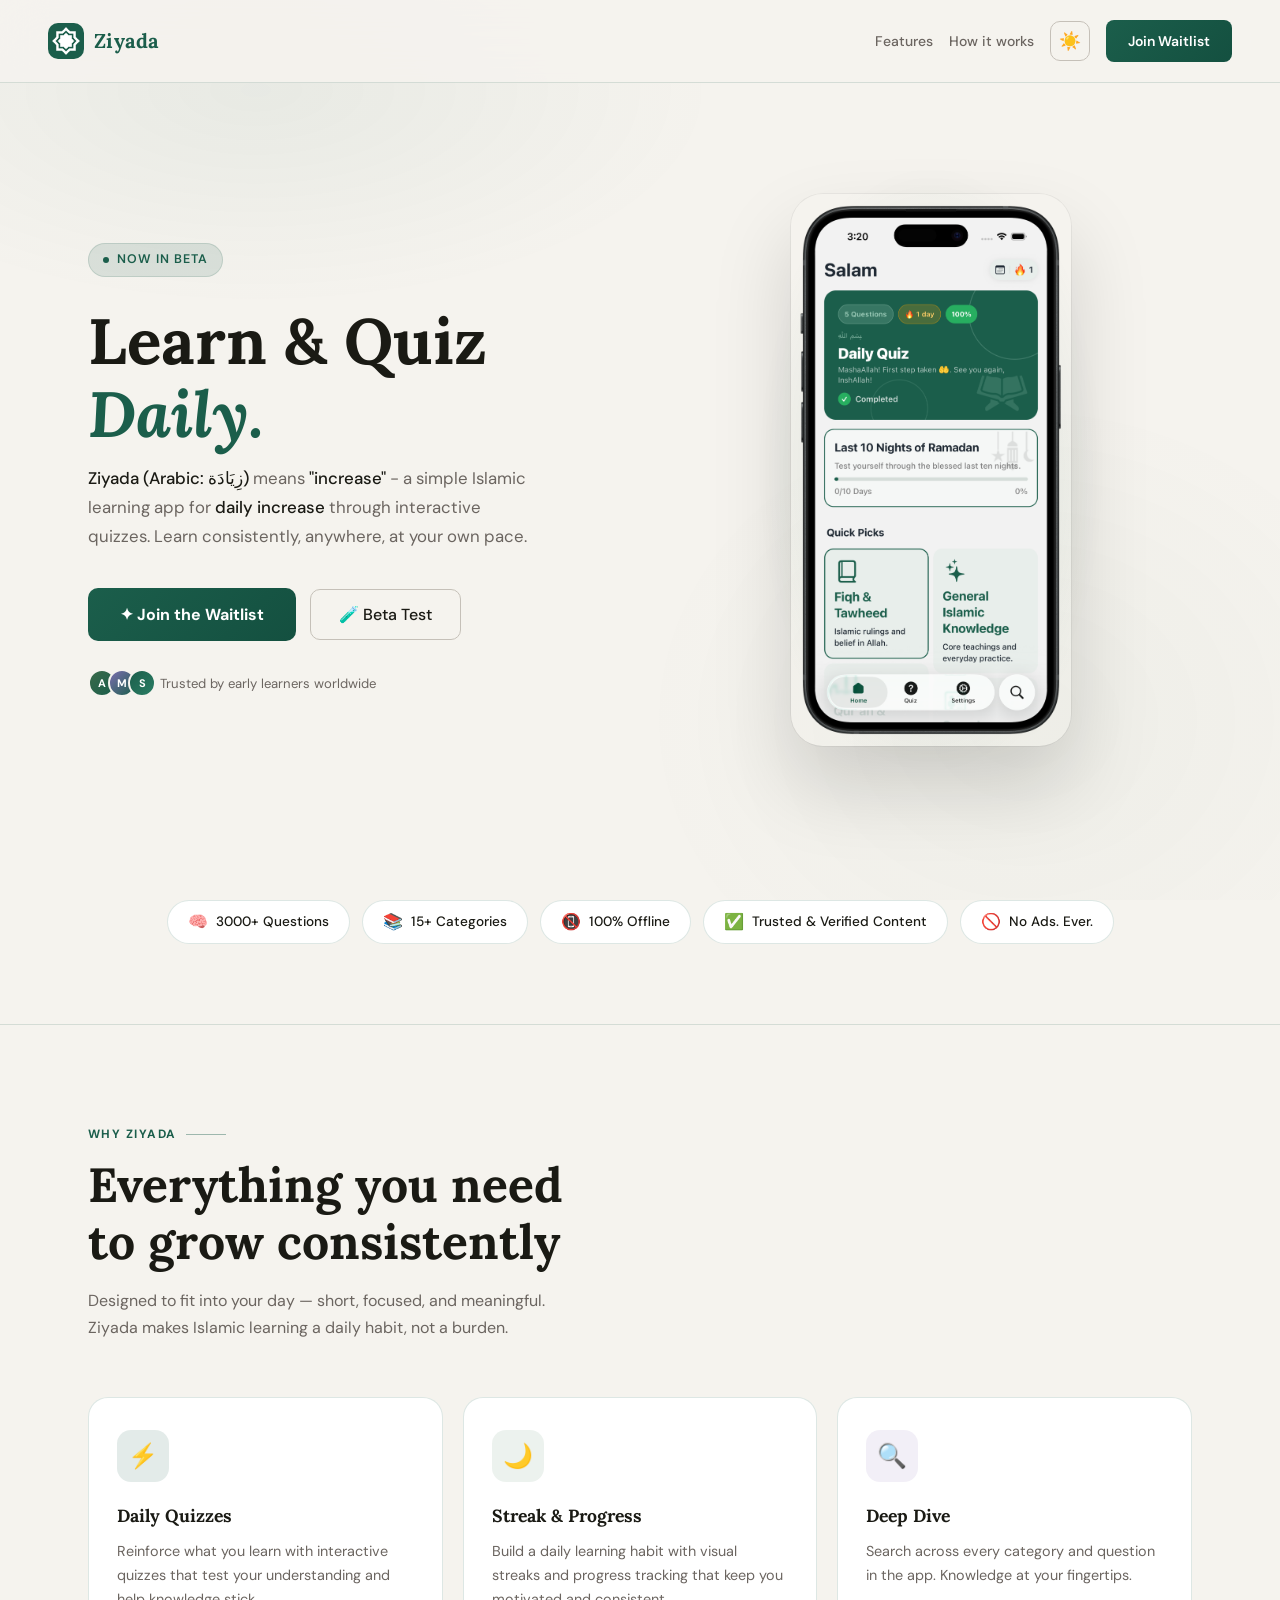
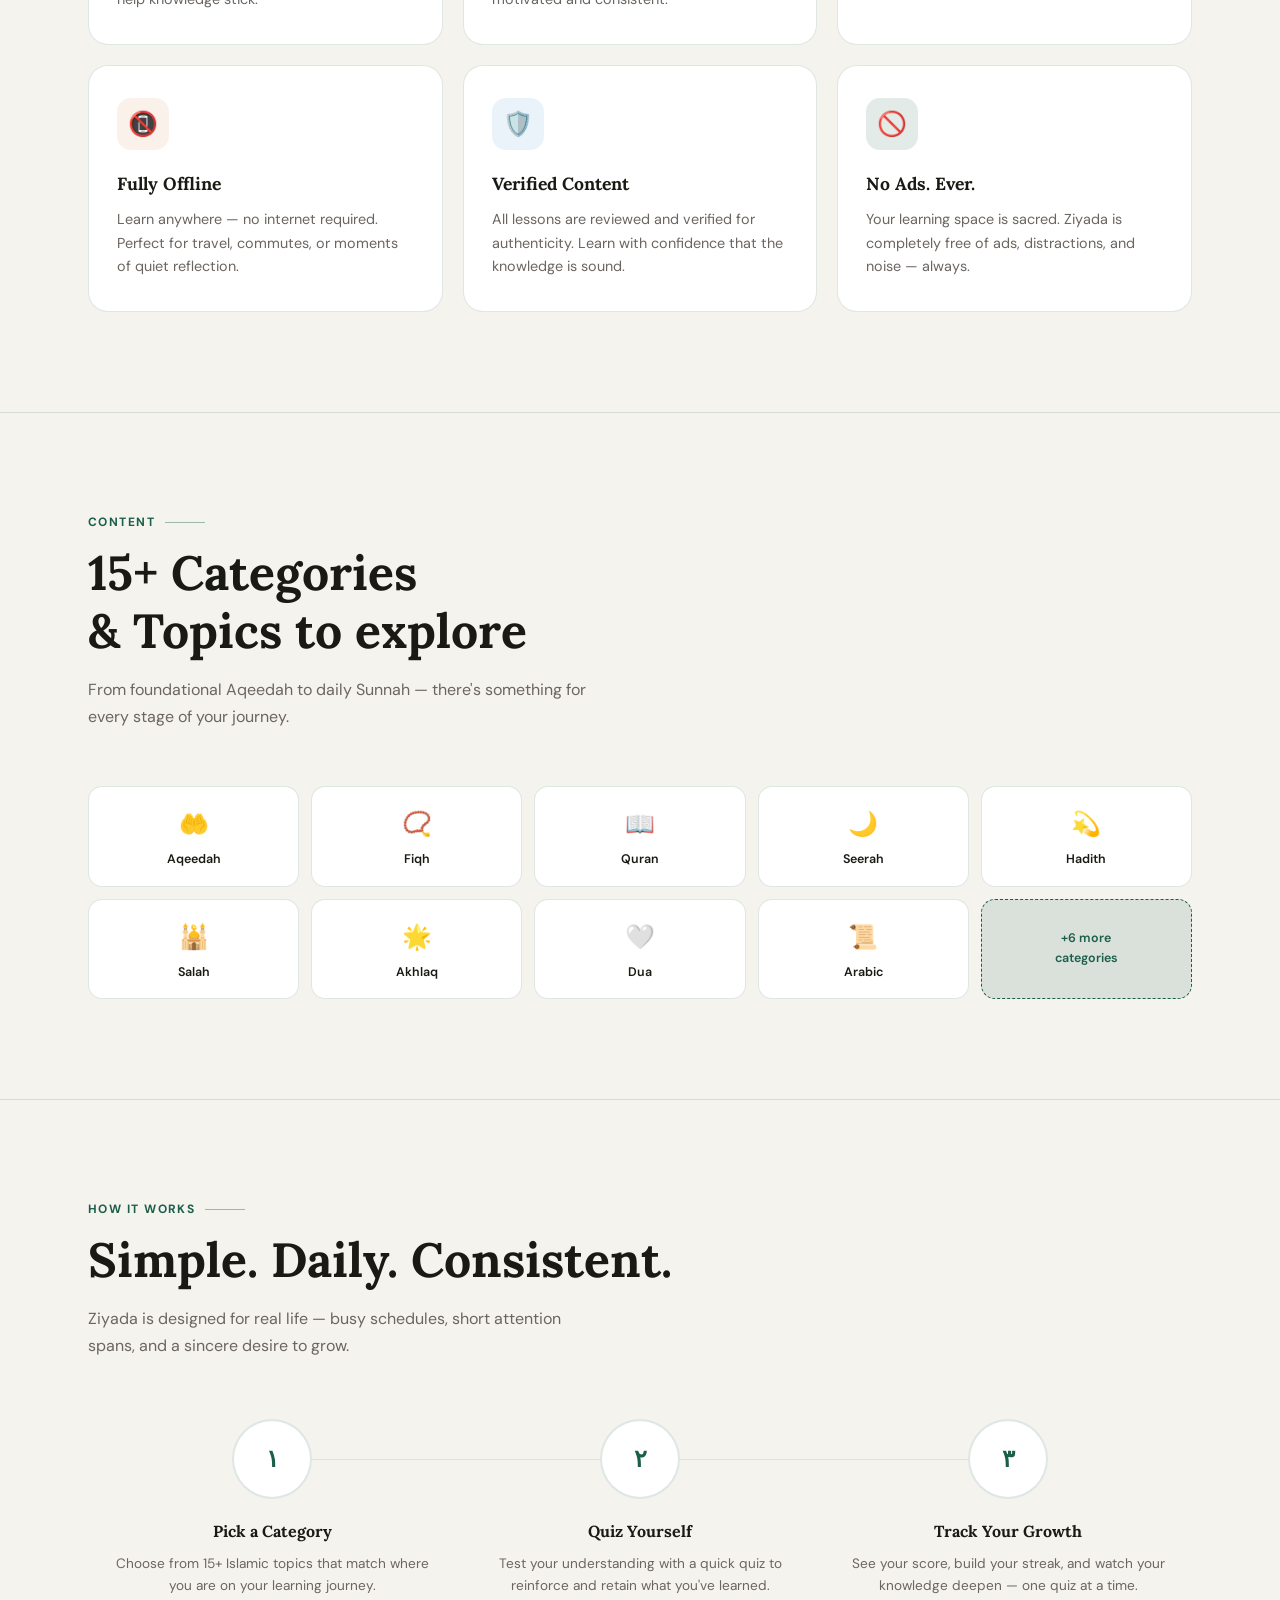
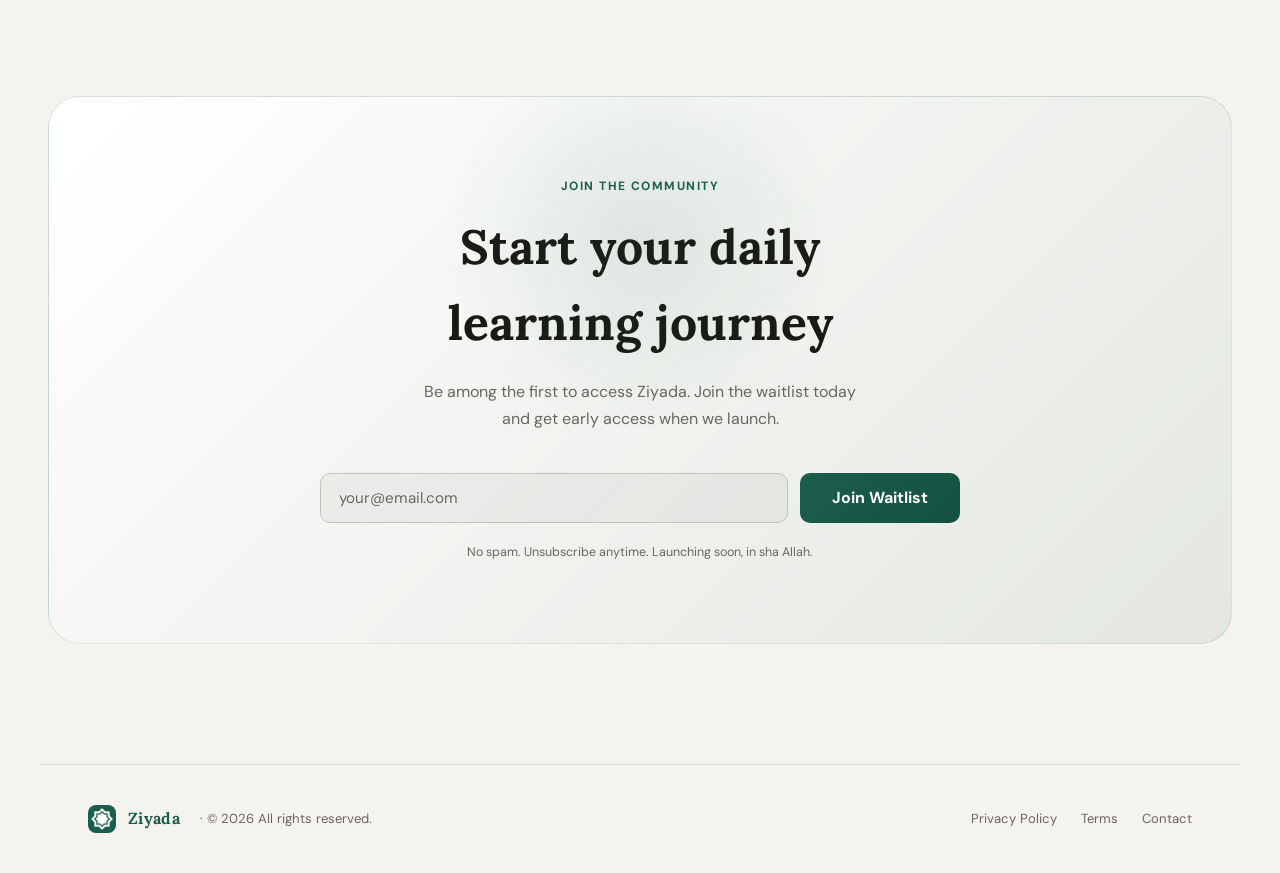
==== index.html @ c74511de "modify beta submission message" ====
<!DOCTYPE html>
<html lang="en">
<head>
<meta charset="UTF-8">
<meta name="viewport" content="width=device-width, initial-scale=1.0">
<title>Ziyada – Learn & Quiz Daily</title>
<link rel="preconnect" href="https://fonts.googleapis.com">
<link href="https://fonts.googleapis.com/css2?family=Lora:ital,wght@0,400;0,600;0,700;1,400&family=DM+Sans:wght@300;400;500;600&display=swap" rel="stylesheet">
<link rel="stylesheet" href="css/styles.css">
<link rel="stylesheet" href="css/ziyada.css">
</head>
<body>

<!-- NAV -->
<nav>
  <a class="nav-logo" href="#">
    <div class="logo-mark">
      <img src="images/icon-dark.png" alt="Ziyada" class="icon-dark" />
      <img src="images/icon-light.png" alt="Ziyada" class="icon-light" />
    </div>
    <span class="logo-text">Ziyada</span>
  </a>
  <div class="nav-cta">
    <a class="btn-ghost" href="#features">Features</a>
    <a class="btn-ghost" href="#how">How it works</a>
    <button class="theme-toggle" id="themeToggle" aria-label="Toggle theme">🌙</button>
    <a class="btn-gold" href="#waitlist">Join Waitlist</a>
  </div>
</nav>

<!-- HERO -->
<div class="hero">
  <div class="hero-content">
    <div class="hero-badge">
      <span class="dot"></span>
      Now in Beta
    </div>
    <h1 class="hero-title">
      Learn &amp; Quiz<br>
      <em>Daily.</em>
    </h1>
    <p class="hero-desc">
      <strong>Ziyada (Arabic: زِيَادَة) </strong> means <strong>"increase"</strong> - a simple Islamic learning app for <strong>daily increase</strong> through interactive quizzes. Learn consistently, anywhere, at your own pace.
    </p>
    <div class="hero-actions">
      <a class="btn-primary" href="#waitlist">
        ✦ Join the Waitlist
      </a>
      <button class="btn-secondary" id="openBetaModal">
        🧪 Beta Test
      </button>
    </div>
    <div class="hero-trust">
      <div class="avatars">
        <div class="avatar">A</div>
        <div class="avatar">M</div>
        <div class="avatar">S</div>
      </div>
      <span>Trusted by early learners worldwide</span>
    </div>
  </div>

  <div class="hero-visual">
    <div class="phone-wrap">
      <img src="images/home-mockup-dark.png" alt="Ziyada app home screen (dark)" class="phone-screenshot dark-img" />
      <img src="images/home-mockup-light.png" alt="Ziyada app home screen (light)" class="phone-screenshot light-img" />
    </div>
  </div>
</div>

<!-- TRUST PILLS -->
<div class="trust-bar">
  <div class="trust-pill"><span class="icon">🧠</span> 3000+ Questions</div>
  <div class="trust-pill"><span class="icon">📚</span> 15+ Categories</div>
  <div class="trust-pill"><span class="icon">📵</span> 100% Offline</div>
  <div class="trust-pill"><span class="icon">✅</span> Trusted &amp; Verified Content</div>
  <div class="trust-pill"><span class="icon">🚫</span> No Ads. Ever.</div>
</div>

<div class="divider"></div>

<!-- FEATURES -->
<section class="section" id="features">
  <div class="section-label">Why Ziyada</div>
  <h2 class="section-title">Everything you need<br>to grow consistently</h2>
  <p class="section-desc">Designed to fit into your day — short, focused, and meaningful. Ziyada makes Islamic learning a daily habit, not a burden.</p>

  <div class="features-grid">
    <!-- <div class="feat-card">
      <div class="feat-icon">📖</div>
      <div class="feat-title">Short Daily Lessons</div>
      <p class="feat-desc">Bite-sized lessons from verified Islamic scholars. Learn in 5 minutes or go deep — you choose the pace.</p>
    </div> -->
    <div class="feat-card">
      <div class="feat-icon">⚡</div>
      <div class="feat-title">Daily Quizzes</div>
      <p class="feat-desc">Reinforce what you learn with interactive quizzes that test your understanding and help knowledge stick.</p>
    </div>
    <div class="feat-card">
      <div class="feat-icon">🌙</div>
      <div class="feat-title">Streak & Progress</div>
      <p class="feat-desc">Build a daily learning habit with visual streaks and progress tracking that keep you motivated and consistent.</p>
    </div>
    <div class="feat-card">
      <div class="feat-icon">🔍</div>
      <div class="feat-title">Deep Dive</div>
      <p class="feat-desc">Search across every category and question in the app. Knowledge at your fingertips.</p>
    </div>
    <div class="feat-card">
      <div class="feat-icon">📵</div>
      <div class="feat-title">Fully Offline</div>
      <p class="feat-desc">Learn anywhere — no internet required. Perfect for travel, commutes, or moments of quiet reflection.</p>
    </div>
    <div class="feat-card">
      <div class="feat-icon">🛡️</div>
      <div class="feat-title">Verified Content</div>
      <p class="feat-desc">All lessons are reviewed and verified for authenticity. Learn with confidence that the knowledge is sound.</p>
    </div>
    <div class="feat-card">
      <div class="feat-icon">🚫</div>
      <div class="feat-title">No Ads. Ever.</div>
      <p class="feat-desc">Your learning space is sacred. Ziyada is completely free of ads, distractions, and noise — always.</p>
    </div>
  </div>
</section>

<div class="divider"></div>

<!-- CATEGORIES -->
<section class="section">
  <div class="section-label">Content</div>
  <h2 class="section-title">15+ Categories <br> & Topics to explore</h2>
  <p class="section-desc">From foundational Aqeedah to daily Sunnah — there's something for every stage of your journey.</p>

  <div class="cats-wrap">
    <div class="cat-item"><div class="cat-emoji">🤲</div><div class="cat-name">Aqeedah</div></div>
    <div class="cat-item"><div class="cat-emoji">📿</div><div class="cat-name">Fiqh</div></div>
    <div class="cat-item"><div class="cat-emoji">📖</div><div class="cat-name">Quran</div></div>
    <div class="cat-item"><div class="cat-emoji">🌙</div><div class="cat-name">Seerah</div></div>
    <div class="cat-item"><div class="cat-emoji">💫</div><div class="cat-name">Hadith</div></div>
    <div class="cat-item"><div class="cat-emoji">🕌</div><div class="cat-name">Salah</div></div>
    <div class="cat-item"><div class="cat-emoji">🌟</div><div class="cat-name">Akhlaq</div></div>
    <div class="cat-item"><div class="cat-emoji">🤍</div><div class="cat-name">Dua</div></div>
    <div class="cat-item"><div class="cat-emoji">📜</div><div class="cat-name">Arabic</div></div>
    <div class="cats-more">+6 more<br>categories</div>
  </div>
</section>

<div class="divider"></div>

<!-- HOW IT WORKS -->
<section class="section" id="how">
  <div class="section-label">How it works</div>
  <h2 class="section-title">Simple. Daily. Consistent.</h2>
  <p class="section-desc">Ziyada is designed for real life — busy schedules, short attention spans, and a sincere desire to grow.</p>

  <div class="steps">
    <div class="step">
      <div class="step-num">١</div>
      <div class="step-title">Pick a Category</div>
      <p class="step-desc">Choose from 15+ Islamic topics that match where you are on your learning journey.</p>
    </div>
    <!-- <div class="step">
      <div class="step-num">٢</div>
      <div class="step-title">Learn in Minutes</div>
      <p class="step-desc">Read a short, focused lesson crafted from verified sources. No fluff, just pure knowledge.</p>
    </div> -->
    <div class="step">
      <div class="step-num">٢</div>
      <div class="step-title">Quiz Yourself</div>
      <p class="step-desc">Test your understanding with a quick quiz to reinforce and retain what you've learned.</p>
    </div>
    <div class="step">
      <div class="step-num">٣</div>
      <div class="step-title">Track Your Growth</div>
      <p class="step-desc">See your score, build your streak, and watch your knowledge deepen — one quiz at a time.</p>
    </div>
  </div>
</section>

<!-- WAITLIST -->
<div class="waitlist-section" id="waitlist">
  <div class="waitlist-card">
    <div class="section-label">Join the Community</div>
    <h2 class="waitlist-title">Start your daily<br>learning journey</h2>
    <p class="waitlist-desc">Be among the first to access Ziyada. Join the waitlist today and get early access when we launch.</p>

    <form class="waitlist-form" id="waitlistForm" novalidate>
      <input class="waitlist-input" id="waitlistEmail" type="email" placeholder="your@email.com" autocomplete="email" />
      <button class="btn-primary" type="submit" id="waitlistBtn">Join Waitlist</button>
    </form>
    <p class="waitlist-note" id="waitlistNote">No spam. Unsubscribe anytime. Launching soon, in sha Allah.</p>
  </div>
</div>

<!-- BETA MODAL -->
<div class="modal-backdrop" id="betaModalBackdrop" aria-hidden="true">
  <div class="modal" id="betaModal" role="dialog" aria-modal="true" aria-labelledby="betaModalTitle">
    <button class="modal-close" id="closeBetaModal" aria-label="Close">✕</button>

    <div class="modal-header">
      <div class="modal-icon">🧪</div>
      <h2 class="modal-title" id="betaModalTitle">Join the Beta</h2>
      <p class="modal-subtitle">Get early access before the public launch.</p>
    </div>

    <div class="modal-perks">
      <div class="modal-perk"><span class="perk-icon">📲</span><span>TestFlight link sent directly to your inbox</span></div>
      <div class="modal-perk"><span class="perk-icon">💬</span><span>Shape the app with your early feedback</span></div>
      <div class="modal-perk"><span class="perk-icon">♾️</span><span>Free forever for beta testers</span></div>
    </div>

    <form id="betaForm" novalidate>
      <div class="modal-field">
        <label class="modal-label" for="betaEmail">Email address</label>
        <input class="waitlist-input" id="betaEmail" type="email" placeholder="your@email.com" autocomplete="email" />
      </div>
      <div class="modal-field">
        <label class="modal-label" for="betaWhy">Why do you want to beta test Ziyada?</label>
        <textarea class="waitlist-input modal-textarea" id="betaWhy" placeholder="Tell us why you want to join the beta..." rows="3"></textarea>
      </div>
      <button class="btn-primary modal-submit" type="submit" id="betaBtn">Send Me the TestFlight Link</button>
      <p class="waitlist-note" id="betaNote" style="margin-top:12px;">No spam. We'll only send you the TestFlight link.</p>
    </form>
  </div>
</div>

<!-- FOOTER -->
<footer>
  <div class="footer-left">
    <div class="logo-mark" style="width:28px;height:28px;border-radius:8px;">
      <img src="images/icon-dark.png" alt="Ziyada" class="icon-dark" />
      <img src="images/icon-light.png" alt="Ziyada" class="icon-light" />
    </div>
    <span class="logo-text" style="font-size:1rem;">Ziyada</span>
    <span class="footer-copy" style="margin-left:8px;">· © 2026 All rights reserved.</span>
  </div>
  <div class="footer-links">
    <a class="footer-link" href="privacy.html">Privacy Policy</a>
    <a class="footer-link" href="terms.html">Terms</a>
    <a class="footer-link" href="#">Contact</a>
  </div>
</footer>

<script>
  (function() {
    const form  = document.getElementById('waitlistForm');
    const input = document.getElementById('waitlistEmail');
    const btn   = document.getElementById('waitlistBtn');
    const note  = document.getElementById('waitlistNote');

    form.addEventListener('submit', async function(e) {
      e.preventDefault();

      const email = input.value.trim();
      if (!email || !/^[^\s@]+@[^\s@]+\.[^\s@]+$/.test(email)) {
        input.style.borderColor = '#C06040';
        setTimeout(() => input.style.borderColor = '', 1500);
        return;
      }

      // Loading state
      btn.textContent = 'Submitting…';
      btn.disabled = true;
      input.disabled = true;
      note.style.color = '';
      note.textContent = 'No spam. Unsubscribe anytime. Launching soon, in sha Allah.';

      try {
        const res = await fetch('https://formspree.io/f/xkoqpqkb', {
          method: 'POST',
          headers: { 'Accept': 'application/json', 'Content-Type': 'application/json' },
          body: JSON.stringify({ email })
        });

        if (res.ok) {
          // Success state
          btn.textContent = '✓ You\'re in!';
          btn.style.background = 'linear-gradient(135deg, #2A7D64, #1B5E4B)';
          input.value = '';
          input.placeholder = 'Jazakallah khair! 🌙';
          note.textContent = "You're on the list! We'll be in touch soon. 🌙";
        } else {
          throw new Error('server error');
        }
      } catch (_) {
        // Error state
        btn.textContent = 'Try Again';
        btn.disabled = false;
        btn.style.background = '';
        input.disabled = false;
        note.style.color = '#C06040';
        note.textContent = 'Something went wrong. Please try again.';
      }
    });
  })();

  // Beta modal
  (function() {
    const backdrop = document.getElementById('betaModalBackdrop');
    const form     = document.getElementById('betaForm');
    const emailIn  = document.getElementById('betaEmail');
    const whyIn    = document.getElementById('betaWhy');
    const btn      = document.getElementById('betaBtn');
    const note     = document.getElementById('betaNote');

    function openModal() {
      backdrop.classList.add('open');
      backdrop.setAttribute('aria-hidden', 'false');
      emailIn.focus();
    }
    function closeModal() {
      backdrop.classList.remove('open');
      backdrop.setAttribute('aria-hidden', 'true');
    }

    document.getElementById('openBetaModal').addEventListener('click', openModal);
    document.getElementById('closeBetaModal').addEventListener('click', closeModal);
    backdrop.addEventListener('click', function(e) { if (e.target === backdrop) closeModal(); });
    document.addEventListener('keydown', function(e) { if (e.key === 'Escape') closeModal(); });

    form.addEventListener('submit', async function(e) {
      e.preventDefault();
      const email = emailIn.value.trim();
      const why   = whyIn.value.trim();

      if (!email || !/^[^\s@]+@[^\s@]+\.[^\s@]+$/.test(email)) {
        emailIn.style.borderColor = '#C06040';
        setTimeout(() => emailIn.style.borderColor = '', 1500);
        return;
      }

      // Loading
      btn.textContent = 'Submitting…';
      btn.disabled = true;
      emailIn.disabled = true;
      whyIn.disabled = true;
      note.style.color = '';
      note.textContent = 'No spam. We\'ll only send you the TestFlight link.';

      try {
        const res = await fetch('https://formspree.io/f/xojkpkrj', {
          method: 'POST',
          headers: { 'Accept': 'application/json', 'Content-Type': 'application/json' },
          body: JSON.stringify({ email, message: why })
        });
        if (res.ok) {
          btn.textContent = '✓ You\'re in the beta!';
          btn.style.background = 'linear-gradient(135deg, #2A7D64, #1B5E4B)';
          emailIn.value = '';
          whyIn.value = '';
          note.textContent = 'You\'re in! The TestFlight link is on its way. 🌙';
        } else {
          throw new Error('server error');
        }
      } catch (_) {
        btn.textContent = 'Try Again';
        btn.disabled = false;
        btn.style.background = '';
        emailIn.disabled = false;
        whyIn.disabled = false;
        note.style.color = '#C06040';
        note.textContent = 'Something went wrong. Please try again.';
      }
    });
  })();

  // Theme toggle
  (function() {
    const html = document.documentElement;
    const toggle = document.getElementById('themeToggle');
    const stored = localStorage.getItem('ziyada-theme');

    function applyTheme(theme) {
      if (theme === 'light') {
        html.classList.add('light');
        toggle.textContent = '☀️';
      } else {
        html.classList.remove('light');
        toggle.textContent = '🌙';
      }
    }

    if (stored) {
      applyTheme(stored);
    } else if (window.matchMedia('(prefers-color-scheme: light)').matches) {
      applyTheme('light');
    }

    toggle.addEventListener('click', function() {
      const isLight = html.classList.contains('light');
      const next = isLight ? 'dark' : 'light';
      localStorage.setItem('ziyada-theme', next);
      applyTheme(next);
    });
  })();

  // Scroll reveal
  const observer = new IntersectionObserver((entries) => {
    entries.forEach(e => {
      if (e.isIntersecting) {
        e.target.style.opacity = '1';
        e.target.style.transform = 'translateY(0)';
      }
    });
  }, { threshold: 0.1 });

  document.querySelectorAll('.feat-card, .cat-item, .step').forEach(el => {
    el.style.opacity = '0';
    el.style.transform = 'translateY(24px)';
    el.style.transition = 'opacity 0.5s ease, transform 0.5s ease';
    observer.observe(el);
  });
</script>

</body>
</html>
---- css/styles.css ----
:root {
  --bg: #0D0D0A;
  --surface: #141410;
  --card: #1A1A14;
  --border: rgba(27, 94, 75, 0.2);
  --primary: #1B5E4B;
  --primary-light: #2A7D64;
  --primary-dim: rgba(27, 94, 75, 0.3);
  --accent: #D4AF60;
  --green: #4A7C5A;
  --green-light: #6BAF7A;
  --text: #F0EDE6;
  --muted: #8A8578;
  --subtle: #4A4840;
}

:root.light {
  --bg: #F5F3EE;
  --surface: #EDEAE4;
  --card: #FFFFFF;
  --border: rgba(27, 94, 75, 0.15);
  --primary: #1B5E4B;
  --primary-light: #2A7D64;
  --primary-dim: rgba(27, 94, 75, 0.12);
  --accent: #B8952A;
  --green: #3A6A4A;
  --green-light: #4A7C5A;
  --text: #1A1A14;
  --muted: #6B6560;
  --subtle: #C5C0B8;
}

*, *::before, *::after { box-sizing: border-box; margin: 0; padding: 0; }

html { scroll-behavior: smooth; }

body {
  background: var(--bg);
  color: var(--text);
  font-family: 'DM Sans', sans-serif;
  overflow-x: hidden;
  line-height: 1.6;
}

/* ── BACKGROUND TEXTURE ── */
body::before {
  content: '';
  position: fixed;
  inset: 0;
  background-image:
    radial-gradient(ellipse 60% 40% at 20% 10%, rgba(27,94,75,0.08) 0%, transparent 60%),
    radial-gradient(ellipse 50% 60% at 80% 80%, rgba(74,124,90,0.05) 0%, transparent 60%);
  pointer-events: none;
  z-index: 0;
}

.light body::before {
  background-image:
    radial-gradient(ellipse 60% 40% at 20% 10%, rgba(27,94,75,0.06) 0%, transparent 60%),
    radial-gradient(ellipse 50% 60% at 80% 80%, rgba(58,106,74,0.04) 0%, transparent 60%);
}

/* ── NAV ── */
nav {
  position: fixed;
  top: 0; left: 0; right: 0;
  z-index: 100;
  padding: 20px 48px;
  display: flex;
  align-items: center;
  justify-content: space-between;
  background: rgba(13,13,10,0.85);
  backdrop-filter: blur(20px);
  border-bottom: 1px solid var(--border);
}

.light nav {
  background: rgba(245,243,238,0.88);
}

.nav-logo {
  display: flex;
  align-items: center;
  gap: 10px;
  text-decoration: none;
}

.logo-mark {
  width: 36px;
  height: 36px;
  border-radius: 10px;
  display: flex;
  align-items: center;
  justify-content: center;
  overflow: hidden;
}

.logo-mark img {
  width: 100%;
  height: 100%;
  object-fit: contain;
  display: block;
}

.logo-mark .icon-dark { display: block; }
.logo-mark .icon-light { display: none; }
.light .logo-mark .icon-dark { display: none; }
.light .logo-mark .icon-light { display: block; }

.logo-text {
  font-family: 'Lora', serif;
  font-size: 1.25rem;
  font-weight: 700;
  color: var(--primary);
  letter-spacing: 0.02em;
}

.nav-cta {
  display: flex;
  align-items: center;
  gap: 16px;
}

.btn-ghost {
  color: var(--muted);
  font-size: 0.875rem;
  font-weight: 500;
  text-decoration: none;
  transition: color 0.2s;
}
.btn-ghost:hover { color: var(--text); }

.btn-gold {
  background: linear-gradient(135deg, var(--primary), #145040);
  color: #FFFFFF;
  font-family: 'DM Sans', sans-serif;
  font-weight: 600;
  font-size: 0.875rem;
  border: none;
  border-radius: 8px;
  padding: 10px 22px;
  cursor: pointer;
  transition: opacity 0.2s, transform 0.2s;
  text-decoration: none;
}
.btn-gold:hover { opacity: 0.9; transform: translateY(-1px); }

/* ── THEME TOGGLE ── */
.theme-toggle {
  width: 40px;
  height: 40px;
  border-radius: 10px;
  border: 1px solid var(--subtle);
  background: transparent;
  color: var(--muted);
  font-size: 1.1rem;
  cursor: pointer;
  display: flex;
  align-items: center;
  justify-content: center;
  transition: all 0.25s;
}
.theme-toggle:hover {
  border-color: var(--primary-dim);
  color: var(--primary);
}

/* ── HERO ── */
.hero {
  position: relative;
  z-index: 1;
  min-height: 100vh;
  display: flex;
  align-items: center;
  padding: 120px 48px 80px;
  max-width: 1200px;
  margin: 0 auto;
  gap: 60px;
}

.hero-content {
  flex: 1;
  max-width: 560px;
  animation: fadeUp 0.8s ease both;
}

.hero-badge {
  display: inline-flex;
  align-items: center;
  gap: 8px;
  background: var(--primary-dim);
  border: 1px solid var(--border);
  border-radius: 100px;
  padding: 6px 14px;
  font-size: 0.78rem;
  font-weight: 600;
  color: var(--primary);
  letter-spacing: 0.08em;
  text-transform: uppercase;
  margin-bottom: 28px;
}

.hero-badge .dot {
  width: 6px;
  height: 6px;
  border-radius: 50%;
  background: var(--primary);
  animation: pulse 2s ease infinite;
}

.hero-title {
  font-family: 'Lora', serif;
  font-size: clamp(2.6rem, 5vw, 4rem);
  font-weight: 700;
  line-height: 1.15;
  margin-bottom: 12px;
  color: var(--text);
}

.hero-title em {
  font-style: italic;
  color: var(--primary);
}

.hero-arabic {
  font-family: 'Lora', serif;
  font-size: 1.1rem;
  color: var(--primary-light);
  opacity: 0.7;
  margin-bottom: 20px;
  direction: ltr;
  text-align: left;
  letter-spacing: 0.05em;
}

.hero-desc {
  font-size: 1.05rem;
  color: var(--muted);
  line-height: 1.75;
  margin-bottom: 36px;
  max-width: 440px;
}

.hero-desc strong {
  color: var(--text);
  font-weight: 500;
}

.hero-actions {
  display: flex;
  gap: 14px;
  flex-wrap: wrap;
  align-items: center;
}

.btn-primary {
  background: linear-gradient(135deg, var(--primary), #145040);
  color: #FFFFFF;
  font-family: 'DM Sans', sans-serif;
  font-weight: 700;
  font-size: 1rem;
  border: none;
  border-radius: 10px;
  padding: 14px 32px;
  cursor: pointer;
  transition: all 0.25s;
  display: inline-flex;
  align-items: center;
  gap: 8px;
  text-decoration: none;
}
.btn-primary:hover {
  transform: translateY(-2px);
  box-shadow: 0 8px 32px rgba(27,94,75,0.35);
}

.btn-secondary {
  background: transparent;
  color: var(--text);
  font-family: 'DM Sans', sans-serif;
  font-weight: 500;
  font-size: 1rem;
  border: 1px solid var(--subtle);
  border-radius: 10px;
  padding: 14px 28px;
  cursor: pointer;
  transition: all 0.25s;
  text-decoration: none;
  display: inline-flex;
  align-items: center;
  gap: 8px;
}
.btn-secondary:hover {
  border-color: var(--primary-dim);
  color: var(--primary);
}

.hero-trust {
  margin-top: 28px;
  display: flex;
  align-items: center;
  gap: 12px;
  font-size: 0.82rem;
  color: var(--muted);
}

.hero-trust .avatars {
  display: flex;
}
.hero-trust .avatar {
  width: 28px;
  height: 28px;
  border-radius: 50%;
  border: 2px solid var(--bg);
  background: linear-gradient(135deg, var(--green), var(--primary));
  margin-right: -8px;
  display: flex;
  align-items: center;
  justify-content: center;
  font-size: 11px;
  font-weight: 700;
  color: white;
}
.hero-trust .avatar:nth-child(2) { background: linear-gradient(135deg, #7B6DAF, var(--primary)); }
.hero-trust .avatar:nth-child(3) { background: linear-gradient(135deg, var(--primary), #2A7D64); }

/* ── PHONE MOCKUP ── */
.hero-visual {
  flex: 1;
  display: flex;
  justify-content: center;
  align-items: center;
  animation: fadeUp 0.8s 0.2s ease both;
  position: relative;
}

.phone-wrap {
  position: relative;
  width: 280px;
}

.phone-wrap::before {
  content: '';
  position: absolute;
  inset: -40px;
  background: radial-gradient(ellipse at center, rgba(27,94,75,0.15) 0%, transparent 70%);
  border-radius: 50%;
}

.phone-screenshot {
  width: 100%;
  border-radius: 32px;
  display: block;
  position: relative;
  box-shadow:
    0 40px 80px rgba(0,0,0,0.5),
    0 0 0 1px rgba(255,255,255,0.05);
}

.phone-screenshot.light-img { display: none; }
.phone-screenshot.dark-img  { display: block; }

.light .phone-screenshot.light-img { display: block; }
.light .phone-screenshot.dark-img  { display: none; }

/* ── SECTION WRAPPER ── */
.section {
  position: relative;
  z-index: 1;
  padding: 100px 48px;
  max-width: 1200px;
  margin: 0 auto;
}

.section-label {
  font-size: 0.75rem;
  font-weight: 700;
  text-transform: uppercase;
  letter-spacing: 0.12em;
  color: var(--primary);
  margin-bottom: 12px;
  display: flex;
  align-items: center;
  gap: 10px;
}

.section-label::after {
  content: '';
  flex: 1;
  max-width: 40px;
  height: 1px;
  background: var(--primary);
  opacity: 0.4;
}

.section-title {
  font-family: 'Lora', serif;
  font-size: clamp(2rem, 4vw, 3rem);
  font-weight: 700;
  line-height: 1.2;
  margin-bottom: 16px;
}

.section-desc {
  color: var(--muted);
  font-size: 1rem;
  max-width: 500px;
  line-height: 1.7;
}

/* ── TRUST PILLS ── */
.trust-bar {
  position: relative;
  z-index: 1;
  padding: 0 48px 80px;
  max-width: 1200px;
  margin: 0 auto;
  display: flex;
  gap: 12px;
  flex-wrap: wrap;
  align-items: center;
  justify-content: center;
}

.trust-pill {
  display: flex;
  align-items: center;
  gap: 8px;
  background: var(--card);
  border: 1px solid var(--border);
  border-radius: 100px;
  padding: 8px 20px;
  font-size: 0.85rem;
  font-weight: 500;
  color: var(--text);
}

.trust-pill .icon {
  font-size: 1rem;
}

/* ── FEATURES ── */
.features-grid {
  display: grid;
  grid-template-columns: repeat(3, 1fr);
  gap: 20px;
  margin-top: 56px;
}

.feat-card {
  background: var(--card);
  border: 1px solid var(--border);
  border-radius: 20px;
  padding: 32px 28px;
  transition: all 0.3s;
  position: relative;
  overflow: hidden;
}

.feat-card::before {
  content: '';
  position: absolute;
  top: 0; left: 0; right: 0;
  height: 2px;
  background: linear-gradient(90deg, transparent, var(--primary), transparent);
  opacity: 0;
  transition: opacity 0.3s;
}

.feat-card:hover { border-color: var(--primary-dim); transform: translateY(-4px); }
.feat-card:hover::before { opacity: 1; }

.feat-icon {
  width: 52px;
  height: 52px;
  border-radius: 14px;
  display: flex;
  align-items: center;
  justify-content: center;
  font-size: 1.5rem;
  margin-bottom: 20px;
  background: rgba(27,94,75,0.12);
}

.feat-card:nth-child(2) .feat-icon { background: rgba(74,124,90,0.1); }
.feat-card:nth-child(3) .feat-icon { background: rgba(130,100,180,0.1); }
.feat-card:nth-child(4) .feat-icon { background: rgba(212,120,60,0.1); }
.feat-card:nth-child(5) .feat-icon { background: rgba(60,140,200,0.1); }
.feat-card:nth-child(6) .feat-icon { background: rgba(27,94,75,0.12); }

.feat-title {
  font-family: 'Lora', serif;
  font-size: 1.1rem;
  font-weight: 700;
  color: var(--text);
  margin-bottom: 10px;
}

.feat-desc {
  font-size: 0.9rem;
  color: var(--muted);
  line-height: 1.65;
}

/* ── CATEGORIES ── */
.cats-wrap {
  margin-top: 56px;
  display: grid;
  grid-template-columns: repeat(5, 1fr);
  gap: 12px;
}

.cat-item {
  background: var(--card);
  border: 1px solid var(--border);
  border-radius: 14px;
  padding: 18px 14px;
  text-align: center;
  transition: all 0.25s;
  cursor: default;
}

.cat-item:hover {
  background: rgba(27,94,75,0.08);
  border-color: var(--primary-dim);
  transform: translateY(-2px);
}

.cat-emoji { font-size: 1.5rem; margin-bottom: 8px; }
.cat-name {
  font-size: 0.78rem;
  font-weight: 600;
  color: var(--text);
  line-height: 1.3;
}

.cats-more {
  display: flex;
  align-items: center;
  justify-content: center;
  background: var(--primary-dim);
  border: 1px dashed var(--primary);
  border-radius: 14px;
  padding: 18px 14px;
  font-size: 0.78rem;
  color: var(--primary);
  font-weight: 600;
  text-align: center;
}

/* ── HOW IT WORKS ── */
.steps {
  margin-top: 60px;
  display: flex;
  gap: 0;
  position: relative;
}

.steps::before {
  content: '';
  position: absolute;
  top: 40px;
  left: calc(16.6% + 40px);
  right: calc(16.6% + 40px);
  height: 1px;
  background: linear-gradient(90deg, var(--primary-dim), var(--primary-dim));
  z-index: 0;
}

.step {
  flex: 1;
  text-align: center;
  padding: 0 16px;
  position: relative;
  z-index: 1;
}

.step-num {
  width: 80px;
  height: 80px;
  border-radius: 50%;
  background: var(--card);
  border: 2px solid var(--border);
  display: flex;
  align-items: center;
  justify-content: center;
  font-family: 'Lora', serif;
  font-size: 1.5rem;
  font-weight: 700;
  color: var(--primary);
  margin: 0 auto 20px;
  transition: all 0.3s;
}

.step:hover .step-num {
  background: rgba(27,94,75,0.1);
  border-color: var(--primary);
}

.step-title {
  font-family: 'Lora', serif;
  font-weight: 700;
  font-size: 1rem;
  margin-bottom: 8px;
}

.step-desc {
  font-size: 0.85rem;
  color: var(--muted);
  line-height: 1.6;
}

/* ── WAITLIST ── */
.waitlist-section {
  position: relative;
  z-index: 1;
  padding: 0 48px 120px;
}

.waitlist-card {
  max-width: 1200px;
  margin: 0 auto;
  background: linear-gradient(135deg, var(--card) 0%, rgba(27,94,75,0.12) 100%);
  border: 1px solid var(--border);
  border-radius: 32px;
  padding: 80px;
  text-align: center;
  position: relative;
  overflow: hidden;
}

.waitlist-card::before {
  content: '';
  position: absolute;
  top: -60px;
  left: 50%;
  transform: translateX(-50%);
  width: 400px;
  height: 400px;
  background: radial-gradient(ellipse, rgba(27,94,75,0.1) 0%, transparent 70%);
  pointer-events: none;
}

.waitlist-card .section-label { justify-content: center; }
.waitlist-card .section-label::after { display: none; }

.waitlist-title {
  font-family: 'Lora', serif;
  font-size: clamp(2rem, 4vw, 3rem);
  font-weight: 700;
  margin-bottom: 16px;
}

.waitlist-desc {
  color: var(--muted);
  font-size: 1rem;
  max-width: 460px;
  margin: 0 auto 40px;
  line-height: 1.7;
}

.waitlist-form {
  display: flex;
  gap: 12px;
  max-width: 640px;
  margin: 0 auto 20px;
}

.waitlist-input {
  flex: 1;
  width: 100%;
  background: rgba(255,255,255,0.06);
  border: 1px solid var(--subtle);
  border-radius: 10px;
  padding: 14px 18px;
  color: var(--text);
  font-family: 'DM Sans', sans-serif;
  font-size: 0.95rem;
  outline: none;
  transition: border-color 0.2s;
}

.waitlist-input:focus { border-color: var(--primary-dim); }
.waitlist-input::placeholder { color: var(--subtle); }

.waitlist-note {
  font-size: 0.78rem;
  color: var(--muted);
}

/* ── FOOTER ── */
footer {
  position: relative;
  z-index: 1;
  border-top: 1px solid var(--border);
  padding: 40px 48px;
  display: flex;
  align-items: center;
  justify-content: space-between;
  max-width: 1200px;
  margin: 0 auto;
}

.footer-left {
  display: flex;
  align-items: center;
  gap: 12px;
}

.footer-copy {
  font-size: 0.82rem;
  color: var(--muted);
}

.footer-links {
  display: flex;
  gap: 24px;
}

.footer-link {
  font-size: 0.82rem;
  color: var(--muted);
  text-decoration: none;
  transition: color 0.2s;
}

.footer-link:hover { color: var(--primary); }

/* ── DIVIDER ── */
.divider {
  width: 100%;
  height: 1px;
  background: var(--border);
  position: relative;
  z-index: 1;
}

/* ── ANIMATIONS ── */
@keyframes fadeUp {
  from { opacity: 0; transform: translateY(30px); }
  to   { opacity: 1; transform: translateY(0); }
}

@keyframes pulse {
  0%, 100% { opacity: 1; transform: scale(1); }
  50% { opacity: 0.6; transform: scale(0.85); }
}

/* ── LIGHT MODE OVERRIDES ── */
.light .phone-screenshot {
  box-shadow:
    0 40px 80px rgba(0,0,0,0.15),
    0 0 0 1px rgba(0,0,0,0.05);
}
.light .phone-screenshot.light-img { display: block; }
.light .phone-screenshot.dark-img  { display: none; }

.light .quiz-card {
  background: linear-gradient(135deg, #2A2A20, #3A3A30);
}

.light .btn-primary {
  background: linear-gradient(135deg, var(--primary), #145040);
  color: #FFF;
}

.light .btn-gold {
  background: linear-gradient(135deg, var(--primary), #145040);
  color: #FFF;
}

.light .waitlist-card {
  background: linear-gradient(135deg, var(--card) 0%, rgba(27,94,75,0.08) 100%);
}

.light .waitlist-input {
  background: rgba(0,0,0,0.04);
  border-color: var(--subtle);
  color: var(--text);
}

.light .waitlist-input::placeholder {
  color: var(--muted);
}

/* ── RESPONSIVE ── */
@media (max-width: 900px) {
  nav { padding: 14px 20px; }
  .nav-cta .btn-ghost { display: none; }
  .btn-gold { font-size: 0.8rem; padding: 9px 16px; }
  .hero { flex-direction: column; padding: 100px 24px 60px; text-align: center; align-items: center; }
  .hero-actions { justify-content: center; }
  .hero-trust { justify-content: center; }
  .section { padding: 60px 24px; }
  .trust-bar { padding: 0 24px 60px; }
  .features-grid { grid-template-columns: 1fr; }
  .cats-wrap { grid-template-columns: repeat(3, 1fr); }
  .steps { flex-direction: column; gap: 32px; }
  .steps::before { display: none; }
  .waitlist-section { padding: 0 24px 80px; }
  .waitlist-card { padding: 48px 24px; }
  .waitlist-form { flex-direction: column; }
  footer { flex-direction: column; gap: 20px; text-align: center; padding: 32px 24px; }
}
---- css/ziyada.css ----
/* ── BETA MODAL ── */
.modal-backdrop {
  position: fixed;
  inset: 0;
  z-index: 500;
  background: rgba(0,0,0,0.6);
  backdrop-filter: blur(6px);
  display: flex;
  align-items: center;
  justify-content: center;
  padding: 24px;
  opacity: 0;
  pointer-events: none;
  transition: opacity 0.25s ease;
}
.modal-backdrop.open {
  opacity: 1;
  pointer-events: all;
}
.modal {
  background: var(--card);
  border: 1px solid var(--border);
  border-radius: 24px;
  padding: 40px 36px;
  width: 100%;
  max-width: 480px;
  position: relative;
  transform: translateY(20px);
  transition: transform 0.25s ease;
}
.modal-backdrop.open .modal {
  transform: translateY(0);
}
.modal-close {
  position: absolute;
  top: 16px; right: 16px;
  background: transparent;
  border: 1px solid var(--subtle);
  border-radius: 8px;
  color: var(--muted);
  font-size: 0.9rem;
  width: 32px; height: 32px;
  cursor: pointer;
  display: flex;
  align-items: center;
  justify-content: center;
  transition: all 0.2s;
}
.modal-close:hover { border-color: var(--primary-dim); color: var(--primary); }
.modal-header { text-align: center; margin-bottom: 24px; }
.modal-icon { font-size: 2rem; margin-bottom: 10px; }
.modal-title {
  font-family: 'Lora', serif;
  font-size: 1.5rem;
  font-weight: 700;
  color: var(--text);
  margin-bottom: 6px;
}
.modal-subtitle { font-size: 0.9rem; color: var(--muted); }
.modal-perks {
  display: flex;
  flex-direction: column;
  gap: 10px;
  margin-bottom: 28px;
  background: var(--primary-dim);
  border: 1px solid var(--border);
  border-radius: 14px;
  padding: 16px 18px;
}
.modal-perk {
  display: flex;
  align-items: center;
  gap: 10px;
  font-size: 0.88rem;
  color: var(--text);
}
.perk-icon { font-size: 1rem; flex-shrink: 0; }
.modal-field { margin-bottom: 14px; }
.modal-label {
  display: block;
  font-size: 0.8rem;
  font-weight: 600;
  color: var(--muted);
  margin-bottom: 6px;
  letter-spacing: 0.03em;
}
.modal-textarea { resize: vertical; min-height: 80px; width: 100%; }
.modal-submit { width: 100%; justify-content: center; margin-top: 4px; }

@media (max-width: 540px) {
  .modal { padding: 32px 20px; }
}
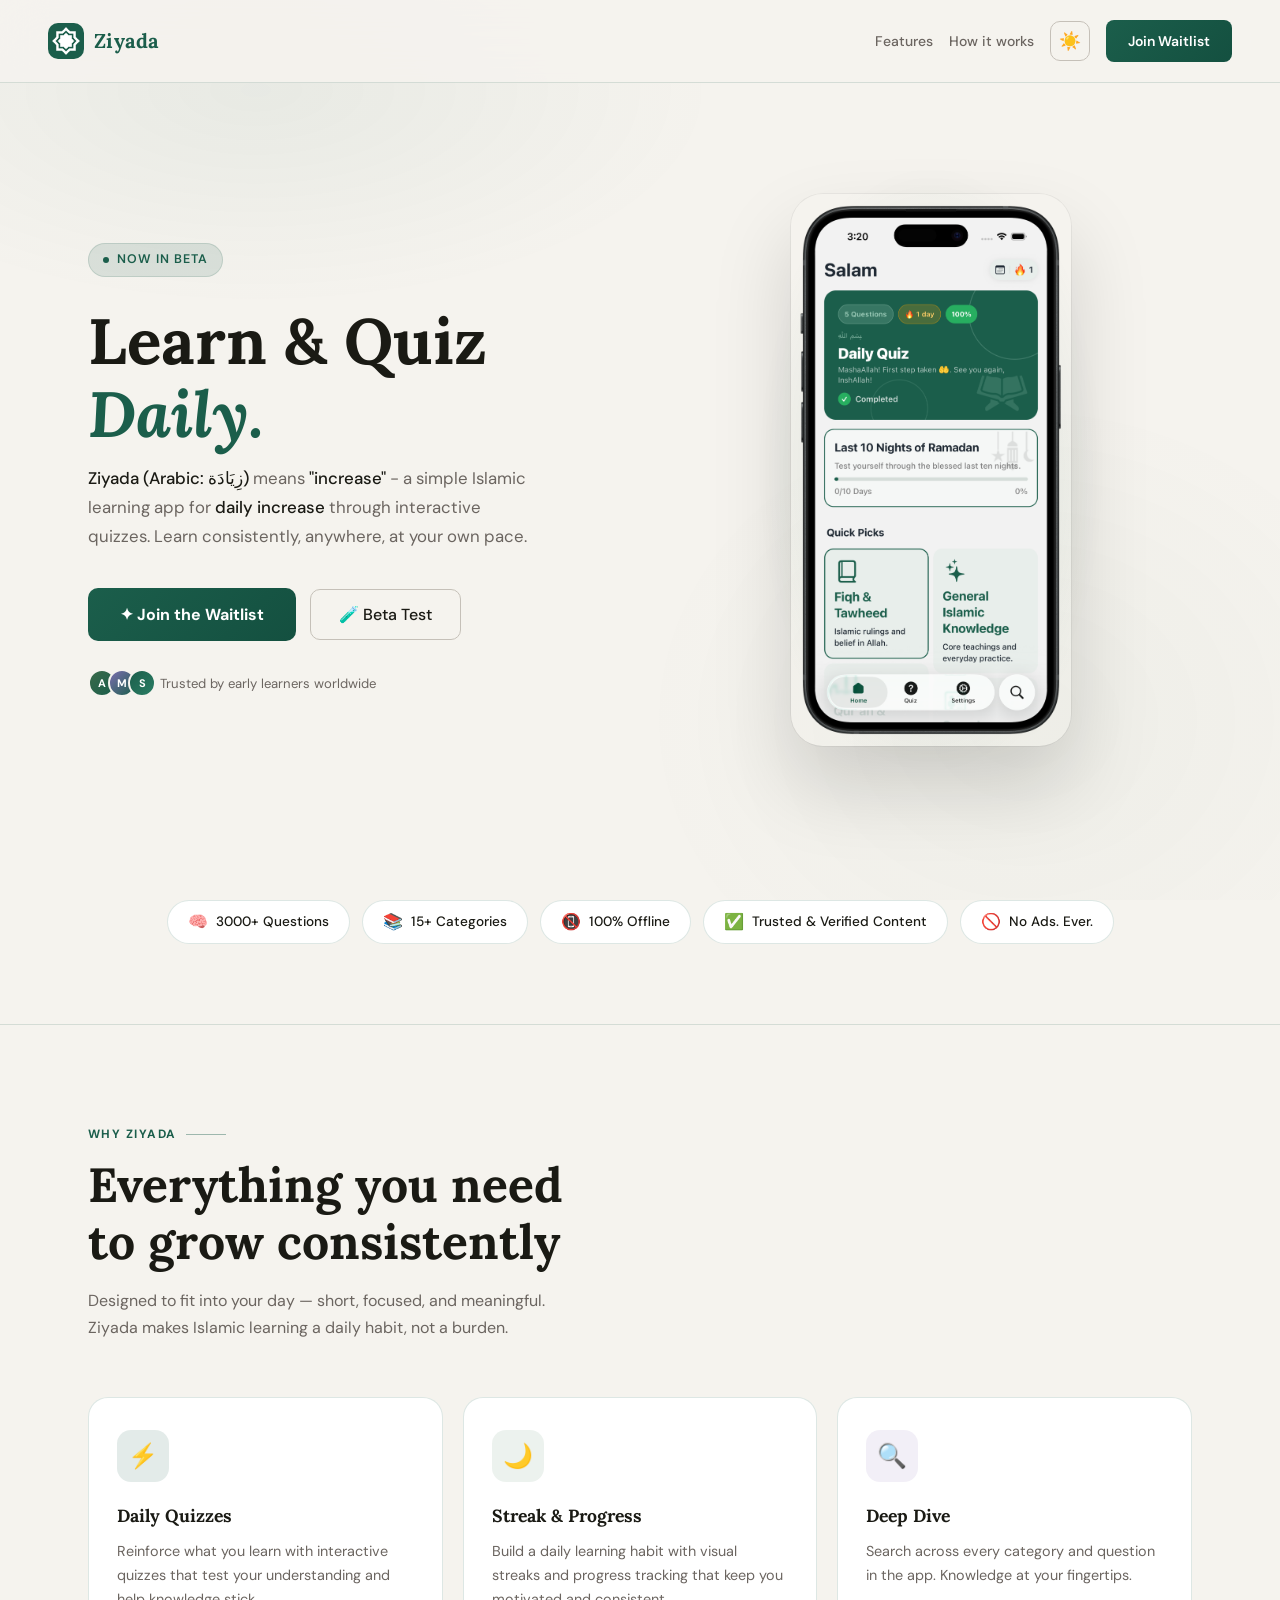
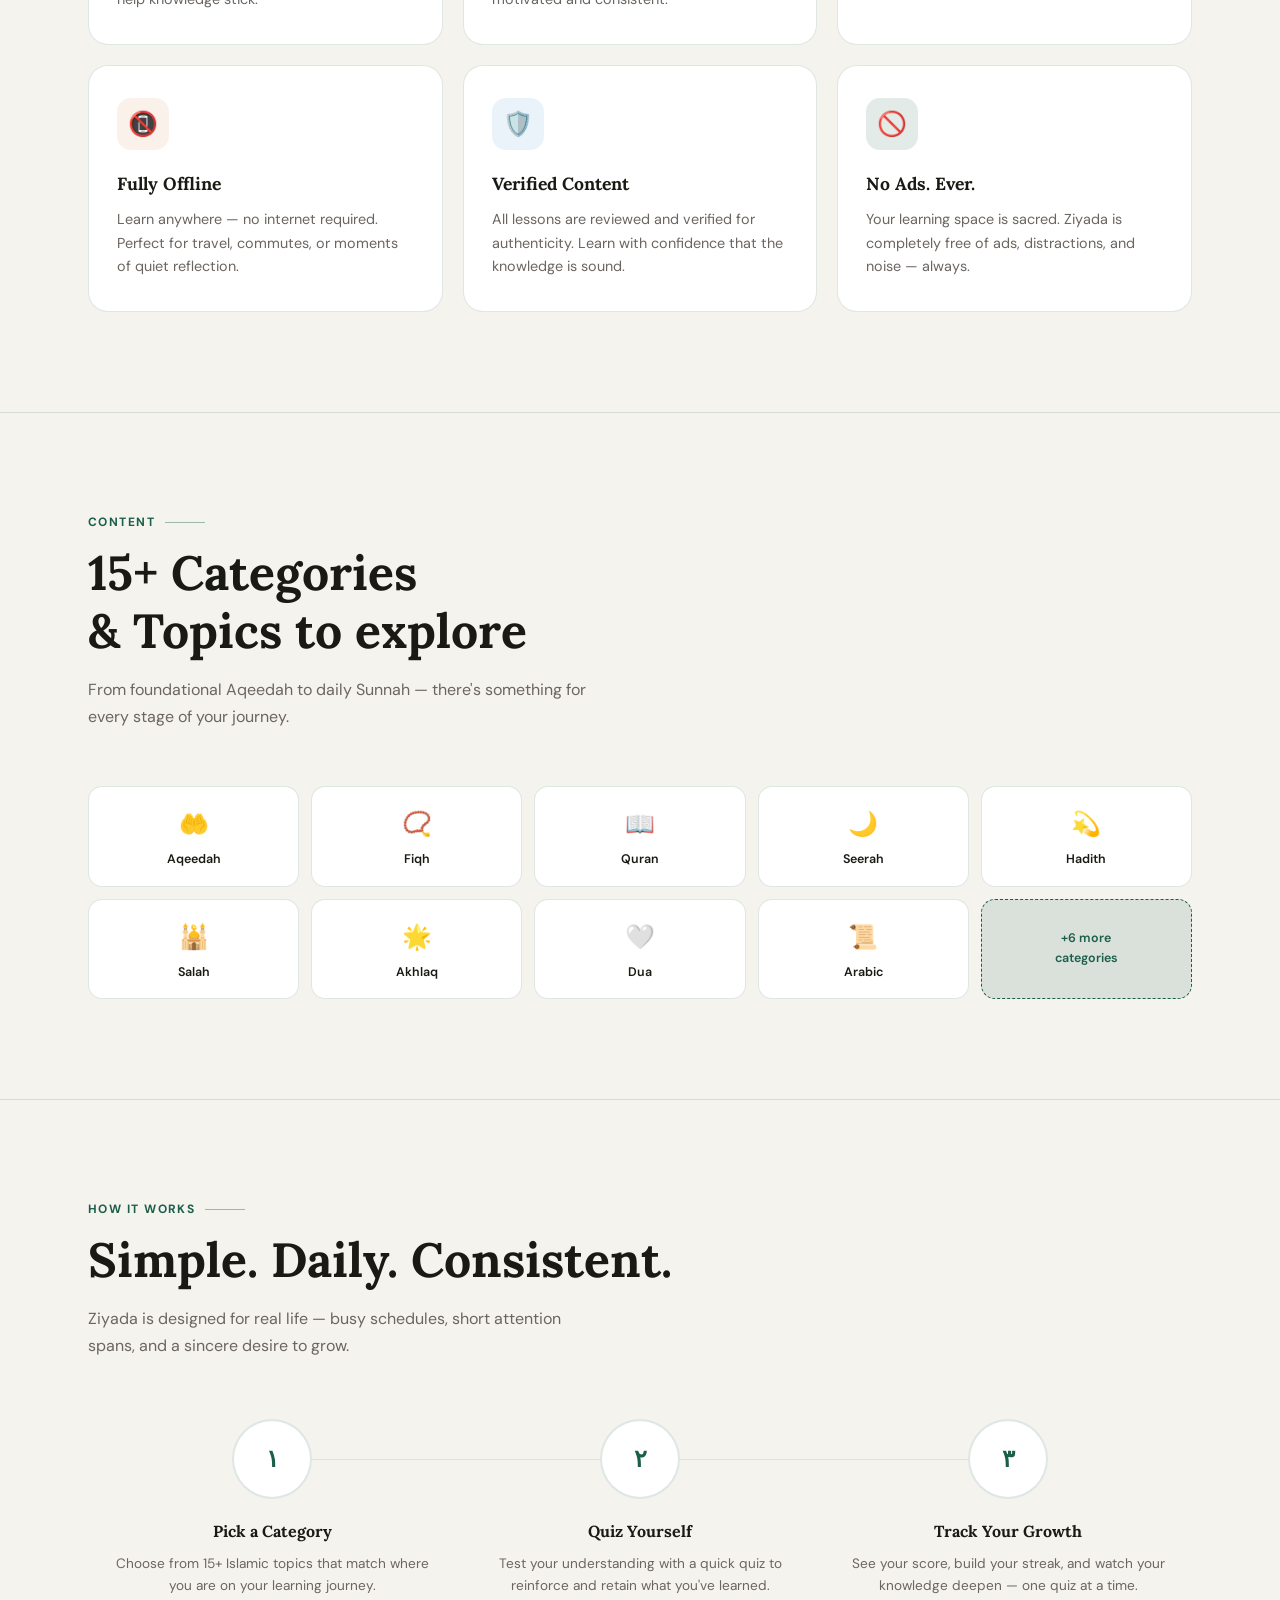
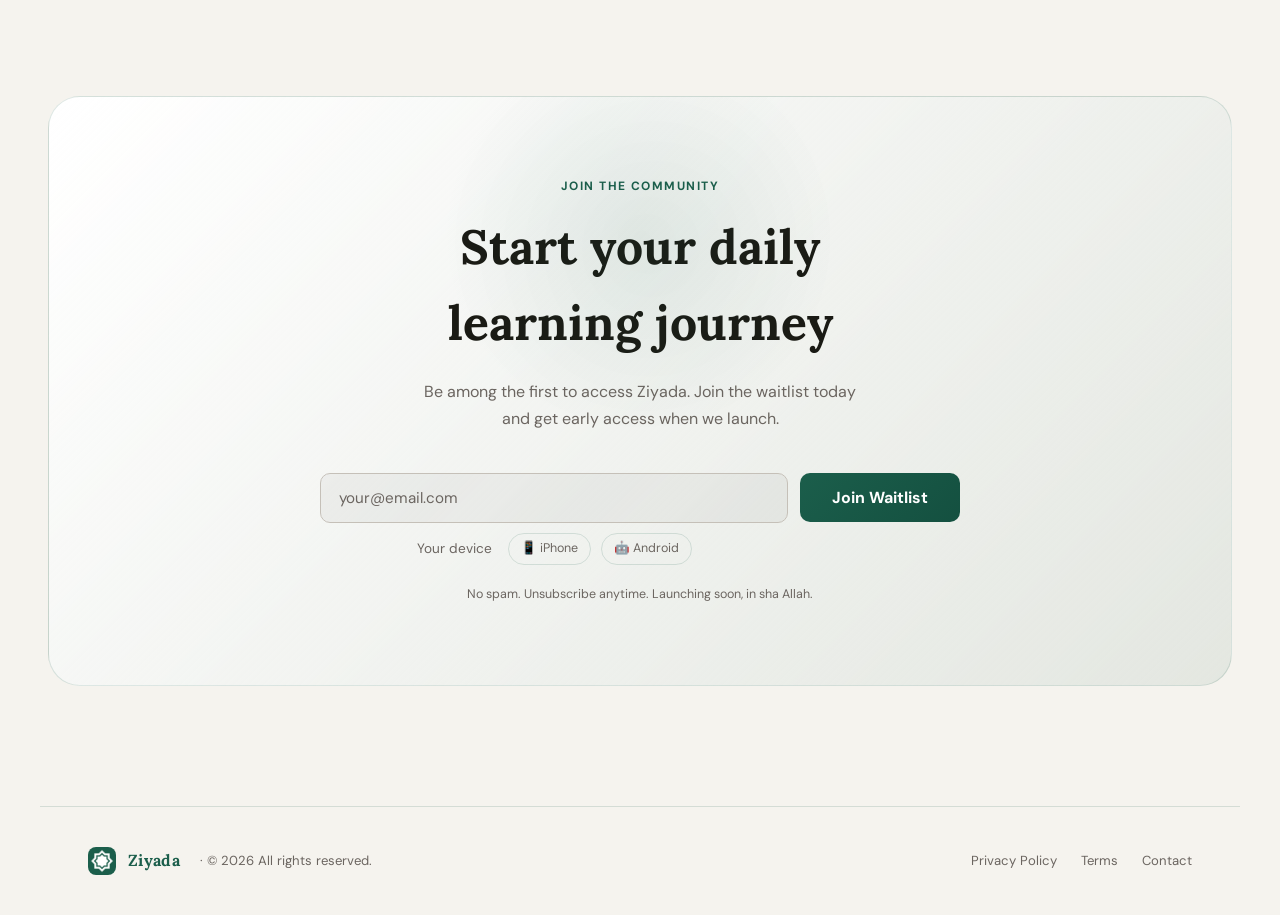
==== commit 0c1e874a: "add device option to waitlist and beta test submission" ====
--- a/index.html
+++ b/index.html
@@ -4,6 +4,7 @@
 <meta charset="UTF-8">
 <meta name="viewport" content="width=device-width, initial-scale=1.0">
 <title>Ziyada – Learn & Quiz Daily</title>
+<link rel="icon" href="images/icon-dark.png" type="image/png">
 <link rel="preconnect" href="https://fonts.googleapis.com">
 <link href="https://fonts.googleapis.com/css2?family=Lora:ital,wght@0,400;0,600;0,700;1,400&family=DM+Sans:wght@300;400;500;600&display=swap" rel="stylesheet">
 <link rel="stylesheet" href="css/styles.css">
@@ -186,9 +187,19 @@
     <p class="waitlist-desc">Be among the first to access Ziyada. Join the waitlist today and get early access when we launch.</p>
 
     <form class="waitlist-form" id="waitlistForm" novalidate>
-      <input class="waitlist-input" id="waitlistEmail" type="email" placeholder="your@email.com" autocomplete="email" />
+      <div class="waitlist-input-group">
+        <input class="waitlist-input" id="waitlistEmail" type="email" placeholder="your@email.com" autocomplete="email" />
+        <div class="waitlist-device">
+          <span class="waitlist-device-label">Your device</span>
+          <div class="device-picker">
+            <label class="device-option"><input type="radio" name="waitlistDevice" value="iOS"> 📱 iPhone</label>
+            <label class="device-option"><input type="radio" name="waitlistDevice" value="Android"> 🤖 Android</label>
+          </div>
+        </div>
+      </div>
       <button class="btn-primary" type="submit" id="waitlistBtn">Join Waitlist</button>
     </form>
+   
     <p class="waitlist-note" id="waitlistNote">No spam. Unsubscribe anytime. Launching soon, in sha Allah.</p>
   </div>
 </div>
@@ -209,6 +220,7 @@
       <div class="modal-perk"><span class="perk-icon">💬</span><span>Shape the app with your early feedback</span></div>
       <div class="modal-perk"><span class="perk-icon">♾️</span><span>Free forever for beta testers</span></div>
     </div>
+    <p class="beta-notice">🍎 Beta testing is currently only available for iPhone.</p>
 
     <form id="betaForm" novalidate>
       <div class="modal-field">
@@ -219,6 +231,13 @@
         <label class="modal-label" for="betaWhy">Why do you want to beta test Ziyada?</label>
         <textarea class="waitlist-input modal-textarea" id="betaWhy" placeholder="Tell us why you want to join the beta..." rows="3"></textarea>
       </div>
+      <div class="modal-field">
+        <label class="modal-label">Your device</label>
+        <div class="device-picker">
+          <label class="device-option"><input type="radio" name="betaDevice" value="iOS" checked> 📱 iPhone</label>
+          <label class="device-option device-option--disabled"><input type="radio" name="betaDevice" value="Android" disabled> 🤖 Android <span class="coming-soon">coming soon</span></label>
+        </div>
+      </div>
       <button class="btn-primary modal-submit" type="submit" id="betaBtn">Send Me the TestFlight Link</button>
       <p class="waitlist-note" id="betaNote" style="margin-top:12px;">No spam. We'll only send you the TestFlight link.</p>
     </form>
@@ -253,9 +272,18 @@
       e.preventDefault();
 
       const email = input.value.trim();
+      const device = (document.querySelector('input[name="waitlistDevice"]:checked') || {}).value;
+
       if (!email || !/^[^\s@]+@[^\s@]+\.[^\s@]+$/.test(email)) {
         input.style.borderColor = '#C06040';
         setTimeout(() => input.style.borderColor = '', 1500);
+        return;
+      }
+
+      if (!device) {
+        note.style.color = '#C06040';
+        note.textContent = 'Please select your device before joining.';
+        setTimeout(() => { note.style.color = ''; note.textContent = 'No spam. Unsubscribe anytime. Launching soon, in sha Allah.'; }, 2500);
         return;
       }
 
@@ -270,7 +298,7 @@
         const res = await fetch('https://formspree.io/f/xkoqpqkb', {
           method: 'POST',
           headers: { 'Accept': 'application/json', 'Content-Type': 'application/json' },
-          body: JSON.stringify({ email })
+          body: JSON.stringify({ email, device: device })
         });
 
         if (res.ok) {
@@ -342,7 +370,7 @@
         const res = await fetch('https://formspree.io/f/xojkpkrj', {
           method: 'POST',
           headers: { 'Accept': 'application/json', 'Content-Type': 'application/json' },
-          body: JSON.stringify({ email, message: why })
+          body: JSON.stringify({ email, message: why, device: (document.querySelector('input[name="betaDevice"]:checked') || {}).value || 'Not specified' })
         });
         if (res.ok) {
           btn.textContent = '✓ You\'re in the beta!';
--- a/css/styles.css
+++ b/css/styles.css
@@ -661,9 +661,17 @@
 
 .waitlist-form {
   display: flex;
+  align-items: flex-start;
   gap: 12px;
   max-width: 640px;
   margin: 0 auto 20px;
+}
+
+.waitlist-input-group {
+  flex: 1;
+  display: flex;
+  flex-direction: column;
+  gap: 10px;
 }
 
 .waitlist-input {
@@ -686,6 +694,51 @@
 .waitlist-note {
   font-size: 0.78rem;
   color: var(--muted);
+}
+
+.device-picker {
+  display: flex;
+  gap: 10px;
+  margin-top: 12px;
+}
+
+.waitlist-device {
+  display: flex;
+  align-items: center;
+  align-self: center;
+  gap: 16px;
+}
+.waitlist-device-label {
+  font-family: 'DM Sans', sans-serif;
+  font-size: 0.85rem;
+  color: var(--muted);
+  white-space: nowrap;
+}
+.waitlist-device .device-picker {
+  margin-top: 0;
+}
+.device-option {
+  display: inline-flex;
+  align-items: center;
+  gap: 4px;
+  cursor: pointer;
+  font-family: 'DM Sans', sans-serif;
+  font-size: 0.78rem;
+  color: var(--muted);
+  padding: 5px 12px;
+  border: 1.5px solid var(--border);
+  border-radius: 100px;
+  transition: all 0.2s;
+  user-select: none;
+  white-space: nowrap;
+}
+.device-option input[type="radio"] {
+  display: none;
+}
+.device-option:has(input:checked) {
+  border-color: var(--primary);
+  color: var(--primary);
+  background: var(--primary-dim);
 }
 
 /* ── FOOTER ── */
@@ -800,5 +853,6 @@
   .waitlist-section { padding: 0 24px 80px; }
   .waitlist-card { padding: 48px 24px; }
   .waitlist-form { flex-direction: column; }
+  .waitlist-form .btn-primary { width: 100%; justify-content: center; }
   footer { flex-direction: column; gap: 20px; text-align: center; padding: 32px 24px; }
 }
--- a/css/ziyada.css
+++ b/css/ziyada.css
@@ -87,6 +87,28 @@
 .modal-textarea { resize: vertical; min-height: 80px; width: 100%; }
 .modal-submit { width: 100%; justify-content: center; margin-top: 4px; }
 
+.beta-notice {
+  font-size: 0.8rem;
+  color: var(--primary);
+  background: var(--primary-dim);
+  border: 1px solid var(--primary);
+  border-radius: 8px;
+  padding: 8px 14px;
+  margin: 0 0 20px;
+  text-align: center;
+  opacity: 0.85;
+}
+
+.device-option--disabled {
+  opacity: 0.4;
+  cursor: not-allowed;
+}
+.coming-soon {
+  font-size: 0.72rem;
+  opacity: 0.7;
+  margin-left: 4px;
+}
+
 @media (max-width: 540px) {
   .modal { padding: 32px 20px; }
 }
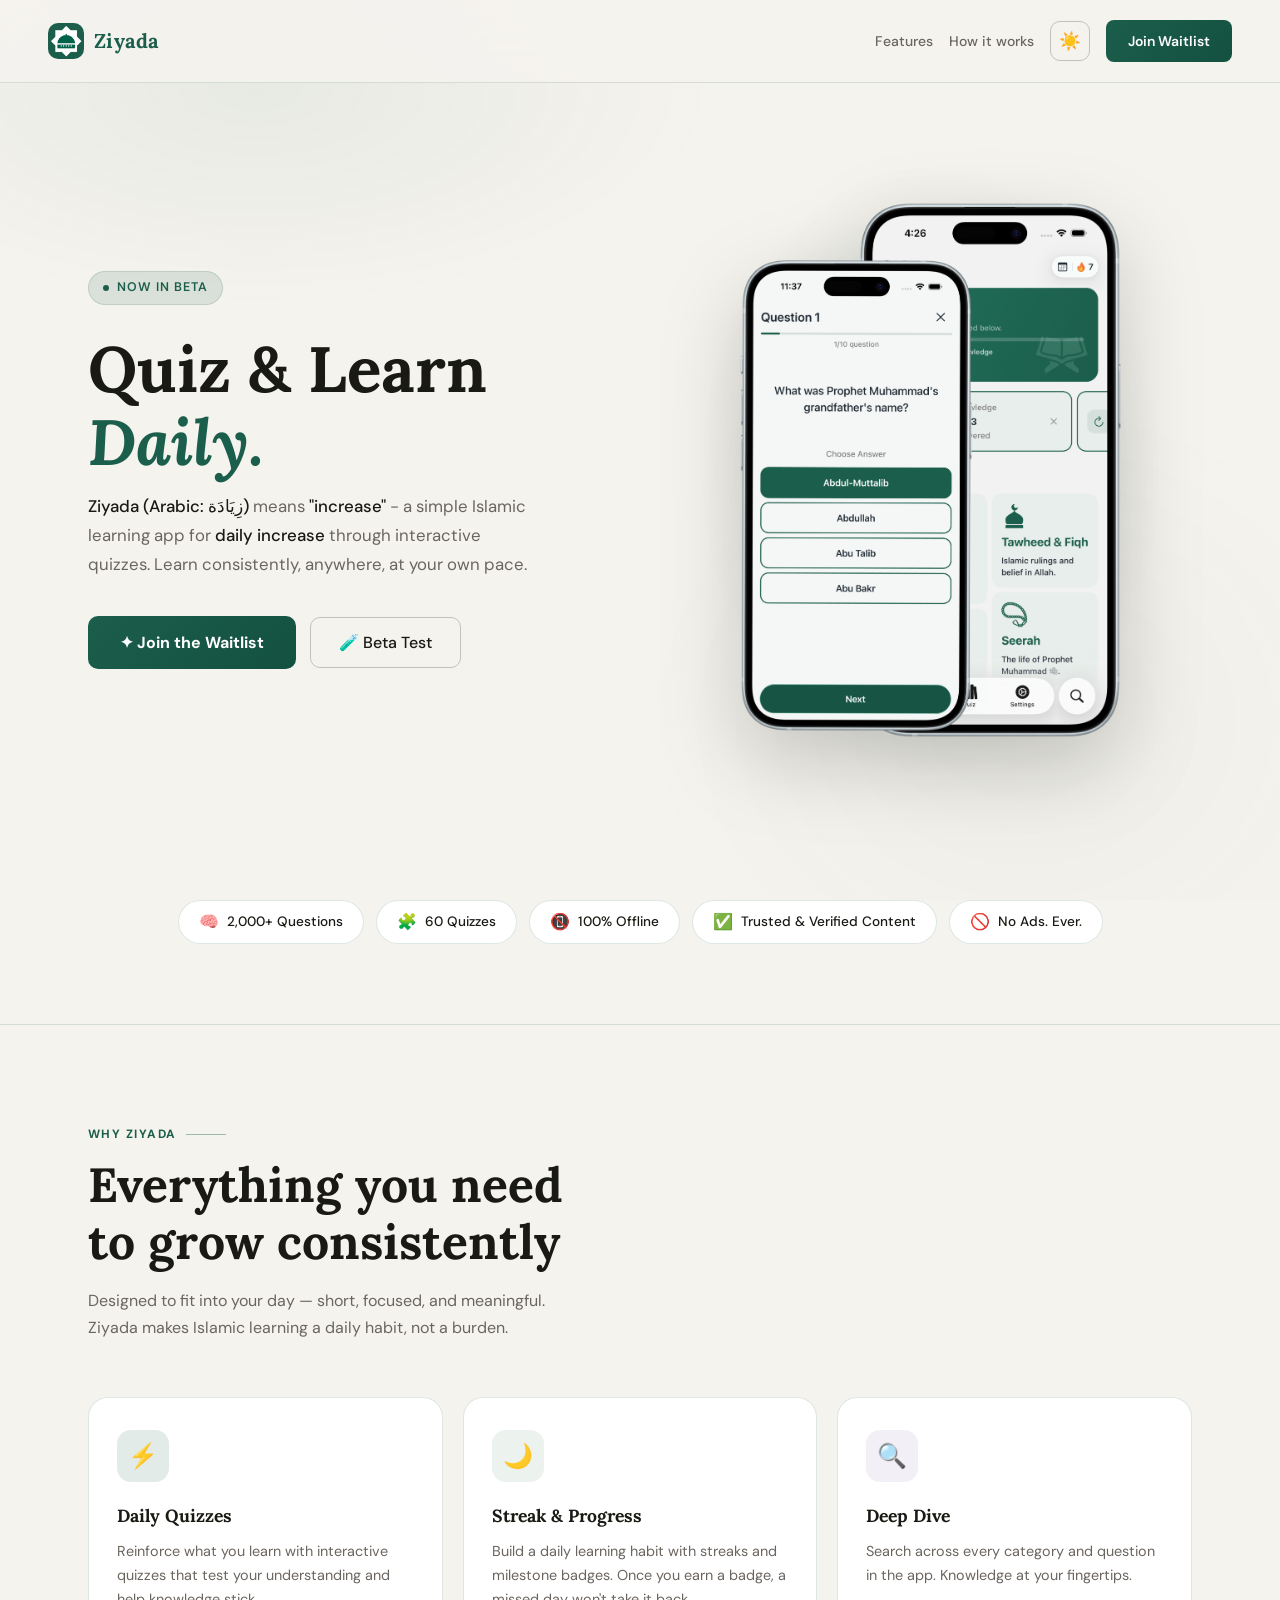
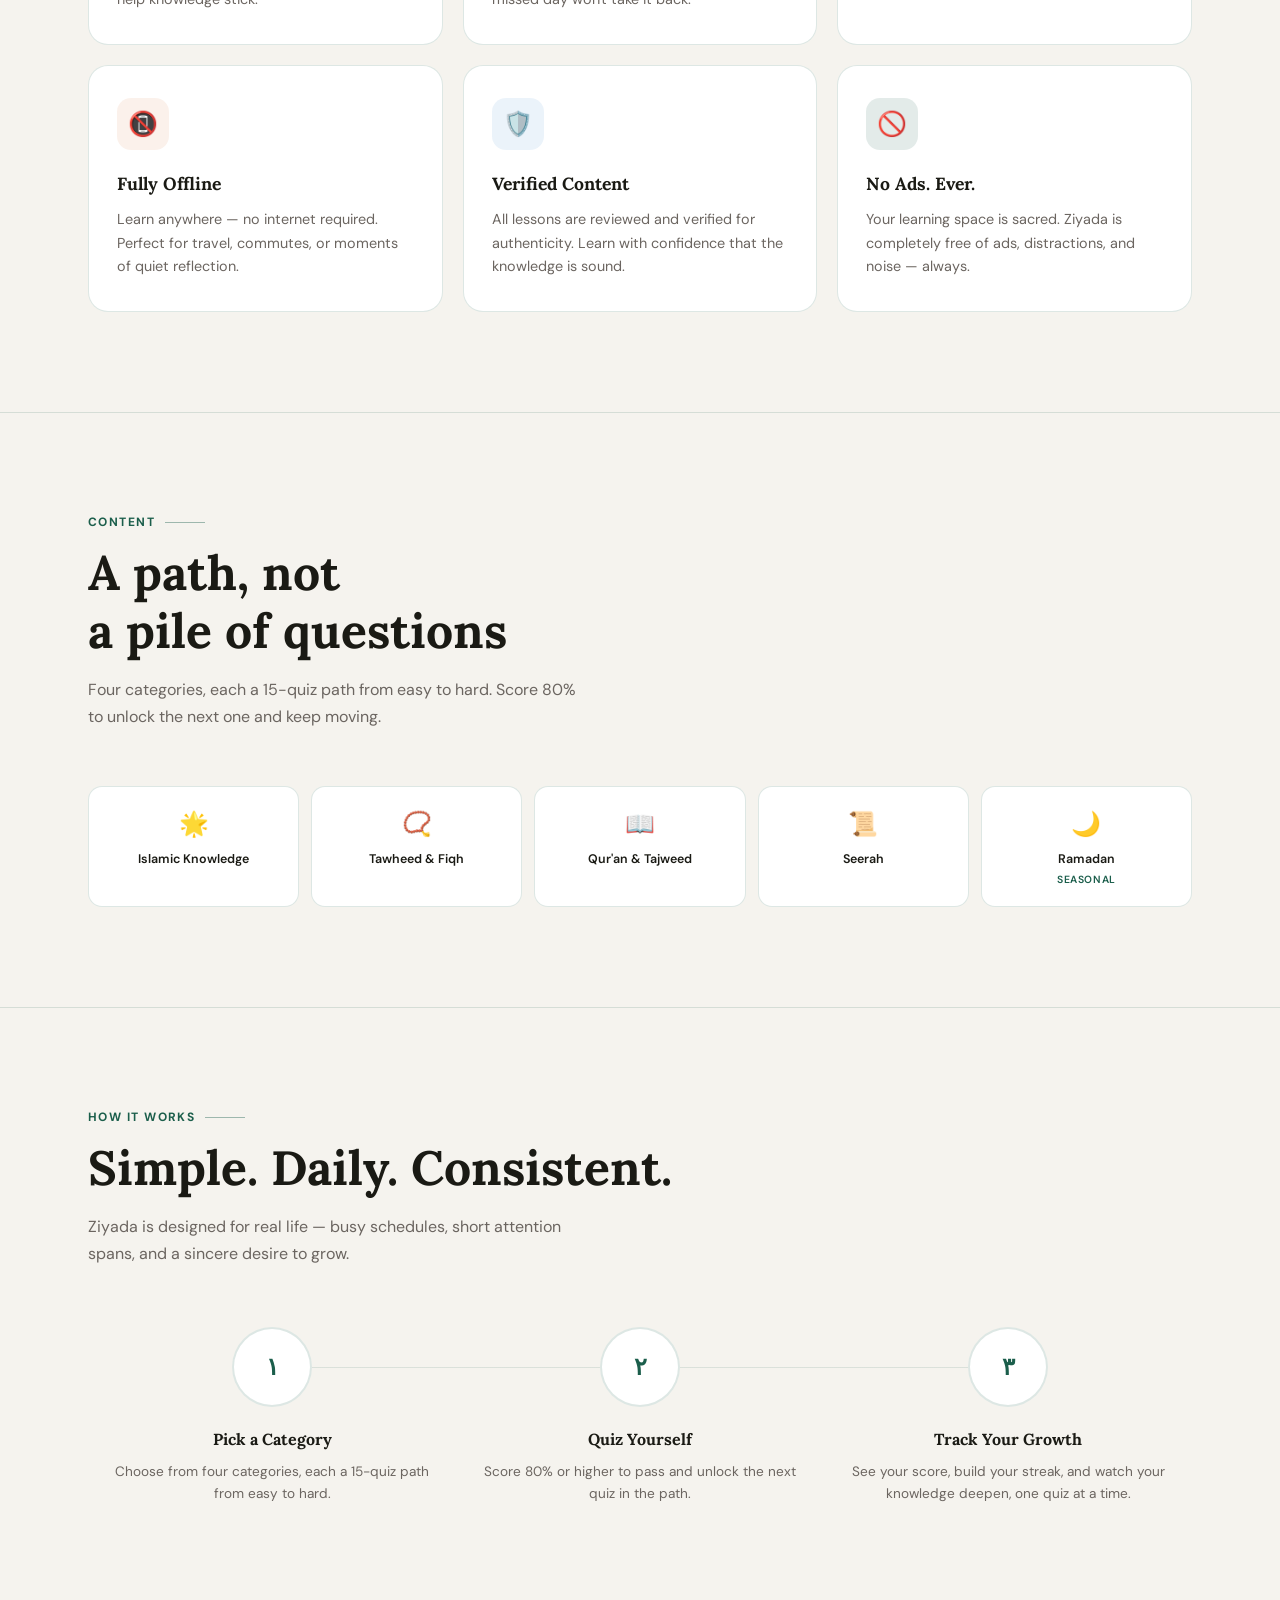
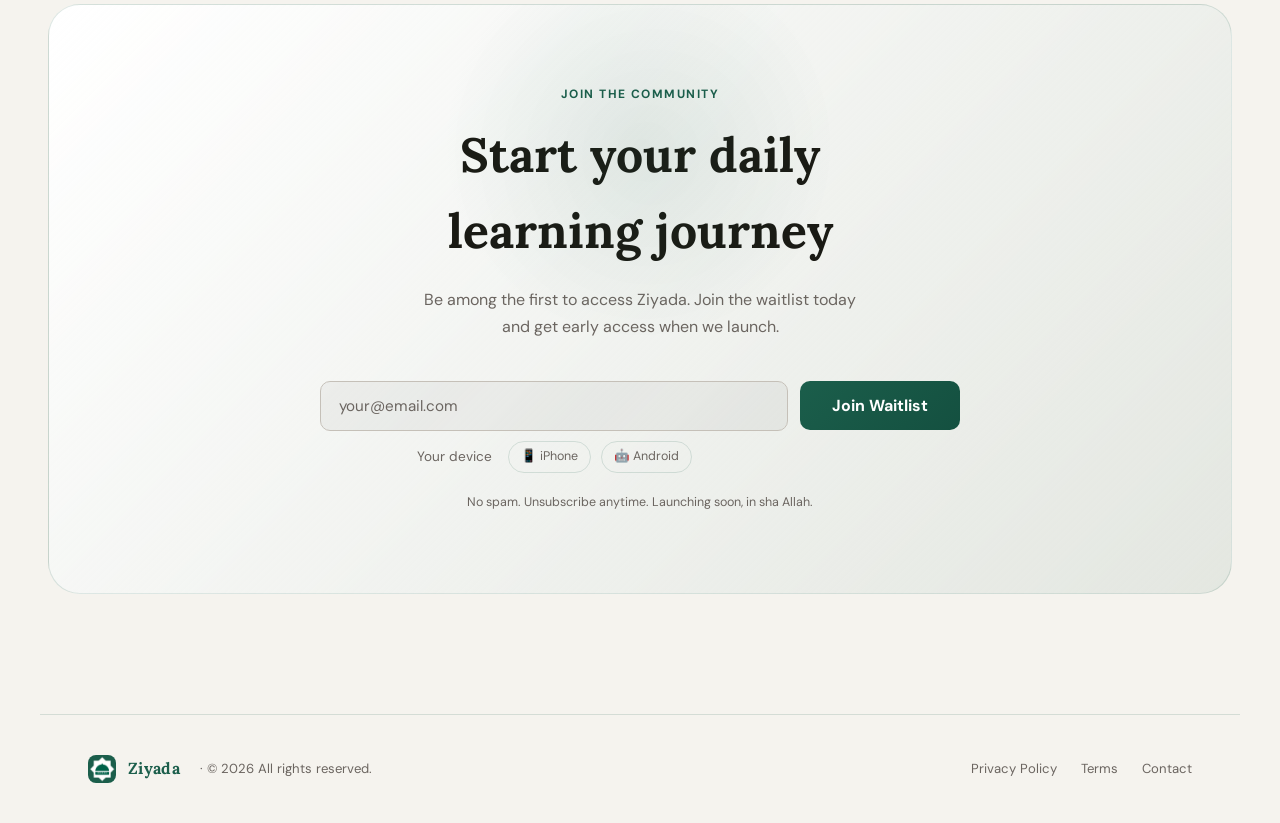
==== commit 65f378f6: "refresh logo and hero mockups, fix inaccurate content and SEO gaps Co-Authored-By: Claude Sonnet 5 <" ====
--- a/index.html
+++ b/index.html
@@ -3,12 +3,23 @@
 <head>
 <meta charset="UTF-8">
 <meta name="viewport" content="width=device-width, initial-scale=1.0">
-<title>Ziyada – Learn & Quiz Daily</title>
+<title>Ziyada – Quiz & Learn Daily</title>
+<meta name="description" content="Ziyada (Arabic for increase) is a daily Islamic learning app. Work through the Qur'an and Tajweed, Seerah, Tawheed and Fiqh as a path of short quizzes, fully offline, with no ads and no account.">
+<meta property="og:type" content="website">
+<meta property="og:url" content="https://ziyada.app/">
+<meta property="og:title" content="Ziyada – Quiz & Learn Daily">
+<meta property="og:description" content="A daily Islamic learning app. Short quizzes on Qur'an, Seerah, Tawheed and Fiqh. Fully offline, no ads, no account.">
+<meta property="og:image" content="https://ziyada.app/images/icon-light.png">
+<meta name="twitter:card" content="summary_large_image">
+<meta name="twitter:title" content="Ziyada – Quiz & Learn Daily">
+<meta name="twitter:description" content="A daily Islamic learning app. Short quizzes on Qur'an, Seerah, Tawheed and Fiqh. Fully offline, no ads, no account.">
+<meta name="twitter:image" content="https://ziyada.app/images/icon-light.png">
 <link rel="icon" href="images/icon-dark.png" type="image/png">
+<link rel="apple-touch-icon" href="images/icon-light.png">
 <link rel="preconnect" href="https://fonts.googleapis.com">
 <link href="https://fonts.googleapis.com/css2?family=Lora:ital,wght@0,400;0,600;0,700;1,400&family=DM+Sans:wght@300;400;500;600&display=swap" rel="stylesheet">
 <link rel="stylesheet" href="css/styles.css">
-<link rel="stylesheet" href="css/ziyada.css">
+<link rel="stylesheet" href="css/index.css">
 </head>
 <body>
 
@@ -22,7 +33,7 @@
     <span class="logo-text">Ziyada</span>
   </a>
   <div class="nav-cta">
-    <a class="btn-ghost" href="#features">Features</a>
+    <a class="btn-ghost" href="#features">Features</a> 
     <a class="btn-ghost" href="#how">How it works</a>
     <button class="theme-toggle" id="themeToggle" aria-label="Toggle theme">🌙</button>
     <a class="btn-gold" href="#waitlist">Join Waitlist</a>
@@ -37,7 +48,7 @@
       Now in Beta
     </div>
     <h1 class="hero-title">
-      Learn &amp; Quiz<br>
+      Quiz &amp; Learn<br>
       <em>Daily.</em>
     </h1>
     <p class="hero-desc">
@@ -51,28 +62,20 @@
         🧪 Beta Test
       </button>
     </div>
-    <div class="hero-trust">
-      <div class="avatars">
-        <div class="avatar">A</div>
-        <div class="avatar">M</div>
-        <div class="avatar">S</div>
-      </div>
-      <span>Trusted by early learners worldwide</span>
-    </div>
   </div>
 
   <div class="hero-visual">
     <div class="phone-wrap">
-      <img src="images/home-mockup-dark.png" alt="Ziyada app home screen (dark)" class="phone-screenshot dark-img" />
-      <img src="images/home-mockup-light.png" alt="Ziyada app home screen (light)" class="phone-screenshot light-img" />
+      <img src="images/home-mockup-dark.png" alt="Ziyada quiz and streak screens (dark)" class="phone-screenshot dark-img" />
+      <img src="images/home-mockup-light.png" alt="Ziyada quiz and category screens (light)" class="phone-screenshot light-img" />
     </div>
   </div>
 </div>
 
 <!-- TRUST PILLS -->
 <div class="trust-bar">
-  <div class="trust-pill"><span class="icon">🧠</span> 3000+ Questions</div>
-  <div class="trust-pill"><span class="icon">📚</span> 15+ Categories</div>
+  <div class="trust-pill"><span class="icon">🧠</span> 2,000+ Questions</div>
+  <div class="trust-pill"><span class="icon">🧩</span> 60 Quizzes</div>
   <div class="trust-pill"><span class="icon">📵</span> 100% Offline</div>
   <div class="trust-pill"><span class="icon">✅</span> Trusted &amp; Verified Content</div>
   <div class="trust-pill"><span class="icon">🚫</span> No Ads. Ever.</div>
@@ -87,11 +90,6 @@
   <p class="section-desc">Designed to fit into your day — short, focused, and meaningful. Ziyada makes Islamic learning a daily habit, not a burden.</p>
 
   <div class="features-grid">
-    <!-- <div class="feat-card">
-      <div class="feat-icon">📖</div>
-      <div class="feat-title">Short Daily Lessons</div>
-      <p class="feat-desc">Bite-sized lessons from verified Islamic scholars. Learn in 5 minutes or go deep — you choose the pace.</p>
-    </div> -->
     <div class="feat-card">
       <div class="feat-icon">⚡</div>
       <div class="feat-title">Daily Quizzes</div>
@@ -100,7 +98,7 @@
     <div class="feat-card">
       <div class="feat-icon">🌙</div>
       <div class="feat-title">Streak & Progress</div>
-      <p class="feat-desc">Build a daily learning habit with visual streaks and progress tracking that keep you motivated and consistent.</p>
+      <p class="feat-desc">Build a daily learning habit with streaks and milestone badges. Once you earn a badge, a missed day won't take it back.</p>
     </div>
     <div class="feat-card">
       <div class="feat-icon">🔍</div>
@@ -130,20 +128,15 @@
 <!-- CATEGORIES -->
 <section class="section">
   <div class="section-label">Content</div>
-  <h2 class="section-title">15+ Categories <br> & Topics to explore</h2>
-  <p class="section-desc">From foundational Aqeedah to daily Sunnah — there's something for every stage of your journey.</p>
+  <h2 class="section-title">A path, not<br>a pile of questions</h2>
+  <p class="section-desc">Four categories, each a 15-quiz path from easy to hard. Score 80% to unlock the next one and keep moving.</p>
 
   <div class="cats-wrap">
-    <div class="cat-item"><div class="cat-emoji">🤲</div><div class="cat-name">Aqeedah</div></div>
-    <div class="cat-item"><div class="cat-emoji">📿</div><div class="cat-name">Fiqh</div></div>
-    <div class="cat-item"><div class="cat-emoji">📖</div><div class="cat-name">Quran</div></div>
-    <div class="cat-item"><div class="cat-emoji">🌙</div><div class="cat-name">Seerah</div></div>
-    <div class="cat-item"><div class="cat-emoji">💫</div><div class="cat-name">Hadith</div></div>
-    <div class="cat-item"><div class="cat-emoji">🕌</div><div class="cat-name">Salah</div></div>
-    <div class="cat-item"><div class="cat-emoji">🌟</div><div class="cat-name">Akhlaq</div></div>
-    <div class="cat-item"><div class="cat-emoji">🤍</div><div class="cat-name">Dua</div></div>
-    <div class="cat-item"><div class="cat-emoji">📜</div><div class="cat-name">Arabic</div></div>
-    <div class="cats-more">+6 more<br>categories</div>
+    <div class="cat-item"><div class="cat-emoji">🌟</div><div class="cat-name">Islamic Knowledge</div></div>
+    <div class="cat-item"><div class="cat-emoji">📿</div><div class="cat-name">Tawheed &amp; Fiqh</div></div>
+    <div class="cat-item"><div class="cat-emoji">📖</div><div class="cat-name">Qur'an &amp; Tajweed</div></div>
+    <div class="cat-item"><div class="cat-emoji">📜</div><div class="cat-name">Seerah</div></div>
+    <div class="cat-item"><div class="cat-emoji">🌙</div><div class="cat-name">Ramadan</div><div class="cat-tag">Seasonal</div></div>
   </div>
 </section>
 
@@ -159,22 +152,17 @@
     <div class="step">
       <div class="step-num">١</div>
       <div class="step-title">Pick a Category</div>
-      <p class="step-desc">Choose from 15+ Islamic topics that match where you are on your learning journey.</p>
-    </div>
-    <!-- <div class="step">
-      <div class="step-num">٢</div>
-      <div class="step-title">Learn in Minutes</div>
-      <p class="step-desc">Read a short, focused lesson crafted from verified sources. No fluff, just pure knowledge.</p>
-    </div> -->
+      <p class="step-desc">Choose from four categories, each a 15-quiz path from easy to hard.</p>
+    </div>
     <div class="step">
       <div class="step-num">٢</div>
       <div class="step-title">Quiz Yourself</div>
-      <p class="step-desc">Test your understanding with a quick quiz to reinforce and retain what you've learned.</p>
+      <p class="step-desc">Score 80% or higher to pass and unlock the next quiz in the path.</p>
     </div>
     <div class="step">
       <div class="step-num">٣</div>
       <div class="step-title">Track Your Growth</div>
-      <p class="step-desc">See your score, build your streak, and watch your knowledge deepen — one quiz at a time.</p>
+      <p class="step-desc">See your score, build your streak, and watch your knowledge deepen, one quiz at a time.</p>
     </div>
   </div>
 </section>
@@ -257,7 +245,7 @@
   <div class="footer-links">
     <a class="footer-link" href="privacy.html">Privacy Policy</a>
     <a class="footer-link" href="terms.html">Terms</a>
-    <a class="footer-link" href="#">Contact</a>
+    <a class="footer-link" href="mailto:privacy@ziyada.app">Contact</a>
   </div>
 </footer>
 
--- a/css/styles.css
+++ b/css/styles.css
@@ -336,7 +336,8 @@
 
 .phone-wrap {
   position: relative;
-  width: 280px;
+  width: 400px;
+  max-width: 100%;
 }
 
 .phone-wrap::before {
@@ -349,12 +350,9 @@
 
 .phone-screenshot {
   width: 100%;
-  border-radius: 32px;
   display: block;
   position: relative;
-  box-shadow:
-    0 40px 80px rgba(0,0,0,0.5),
-    0 0 0 1px rgba(255,255,255,0.05);
+  filter: drop-shadow(0 30px 40px rgba(0,0,0,0.35));
 }
 
 .phone-screenshot.light-img { display: none; }
@@ -532,6 +530,15 @@
   font-weight: 600;
   color: var(--text);
   line-height: 1.3;
+}
+
+.cat-tag {
+  font-size: 0.65rem;
+  font-weight: 600;
+  color: var(--primary);
+  text-transform: uppercase;
+  letter-spacing: 0.06em;
+  margin-top: 4px;
 }
 
 .cats-more {
@@ -801,12 +808,8 @@
 
 /* ── LIGHT MODE OVERRIDES ── */
 .light .phone-screenshot {
-  box-shadow:
-    0 40px 80px rgba(0,0,0,0.15),
-    0 0 0 1px rgba(0,0,0,0.05);
-}
-.light .phone-screenshot.light-img { display: block; }
-.light .phone-screenshot.dark-img  { display: none; }
+  filter: drop-shadow(0 30px 40px rgba(0,0,0,0.18));
+}
 
 .light .quiz-card {
   background: linear-gradient(135deg, #2A2A20, #3A3A30);
--- a/css/index.css
+++ b/css/index.css
@@ -0,0 +1,114 @@
+/* ── BETA MODAL ── */
+.modal-backdrop {
+  position: fixed;
+  inset: 0;
+  z-index: 500;
+  background: rgba(0,0,0,0.6);
+  backdrop-filter: blur(6px);
+  display: flex;
+  align-items: center;
+  justify-content: center;
+  padding: 24px;
+  opacity: 0;
+  pointer-events: none;
+  transition: opacity 0.25s ease;
+}
+.modal-backdrop.open {
+  opacity: 1;
+  pointer-events: all;
+}
+.modal {
+  background: var(--card);
+  border: 1px solid var(--border);
+  border-radius: 24px;
+  padding: 40px 36px;
+  width: 100%;
+  max-width: 480px;
+  position: relative;
+  transform: translateY(20px);
+  transition: transform 0.25s ease;
+}
+.modal-backdrop.open .modal {
+  transform: translateY(0);
+}
+.modal-close {
+  position: absolute;
+  top: 16px; right: 16px;
+  background: transparent;
+  border: 1px solid var(--subtle);
+  border-radius: 8px;
+  color: var(--muted);
+  font-size: 0.9rem;
+  width: 32px; height: 32px;
+  cursor: pointer;
+  display: flex;
+  align-items: center;
+  justify-content: center;
+  transition: all 0.2s;
+}
+.modal-close:hover { border-color: var(--primary-dim); color: var(--primary); }
+.modal-header { text-align: center; margin-bottom: 24px; }
+.modal-icon { font-size: 2rem; margin-bottom: 10px; }
+.modal-title {
+  font-family: 'Lora', serif;
+  font-size: 1.5rem;
+  font-weight: 700;
+  color: var(--text);
+  margin-bottom: 6px;
+}
+.modal-subtitle { font-size: 0.9rem; color: var(--muted); }
+.modal-perks {
+  display: flex;
+  flex-direction: column;
+  gap: 10px;
+  margin-bottom: 28px;
+  background: var(--primary-dim);
+  border: 1px solid var(--border);
+  border-radius: 14px;
+  padding: 16px 18px;
+}
+.modal-perk {
+  display: flex;
+  align-items: center;
+  gap: 10px;
+  font-size: 0.88rem;
+  color: var(--text);
+}
+.perk-icon { font-size: 1rem; flex-shrink: 0; }
+.modal-field { margin-bottom: 14px; }
+.modal-label {
+  display: block;
+  font-size: 0.8rem;
+  font-weight: 600;
+  color: var(--muted);
+  margin-bottom: 6px;
+  letter-spacing: 0.03em;
+}
+.modal-textarea { resize: vertical; min-height: 80px; width: 100%; }
+.modal-submit { width: 100%; justify-content: center; margin-top: 4px; }
+
+.beta-notice {
+  font-size: 0.8rem;
+  color: var(--primary);
+  background: var(--primary-dim);
+  border: 1px solid var(--primary);
+  border-radius: 8px;
+  padding: 8px 14px;
+  margin: 0 0 20px;
+  text-align: center;
+  opacity: 0.85;
+}
+
+.device-option--disabled {
+  opacity: 0.4;
+  cursor: not-allowed;
+}
+.coming-soon {
+  font-size: 0.72rem;
+  opacity: 0.7;
+  margin-left: 4px;
+}
+
+@media (max-width: 540px) {
+  .modal { padding: 32px 20px; }
+}
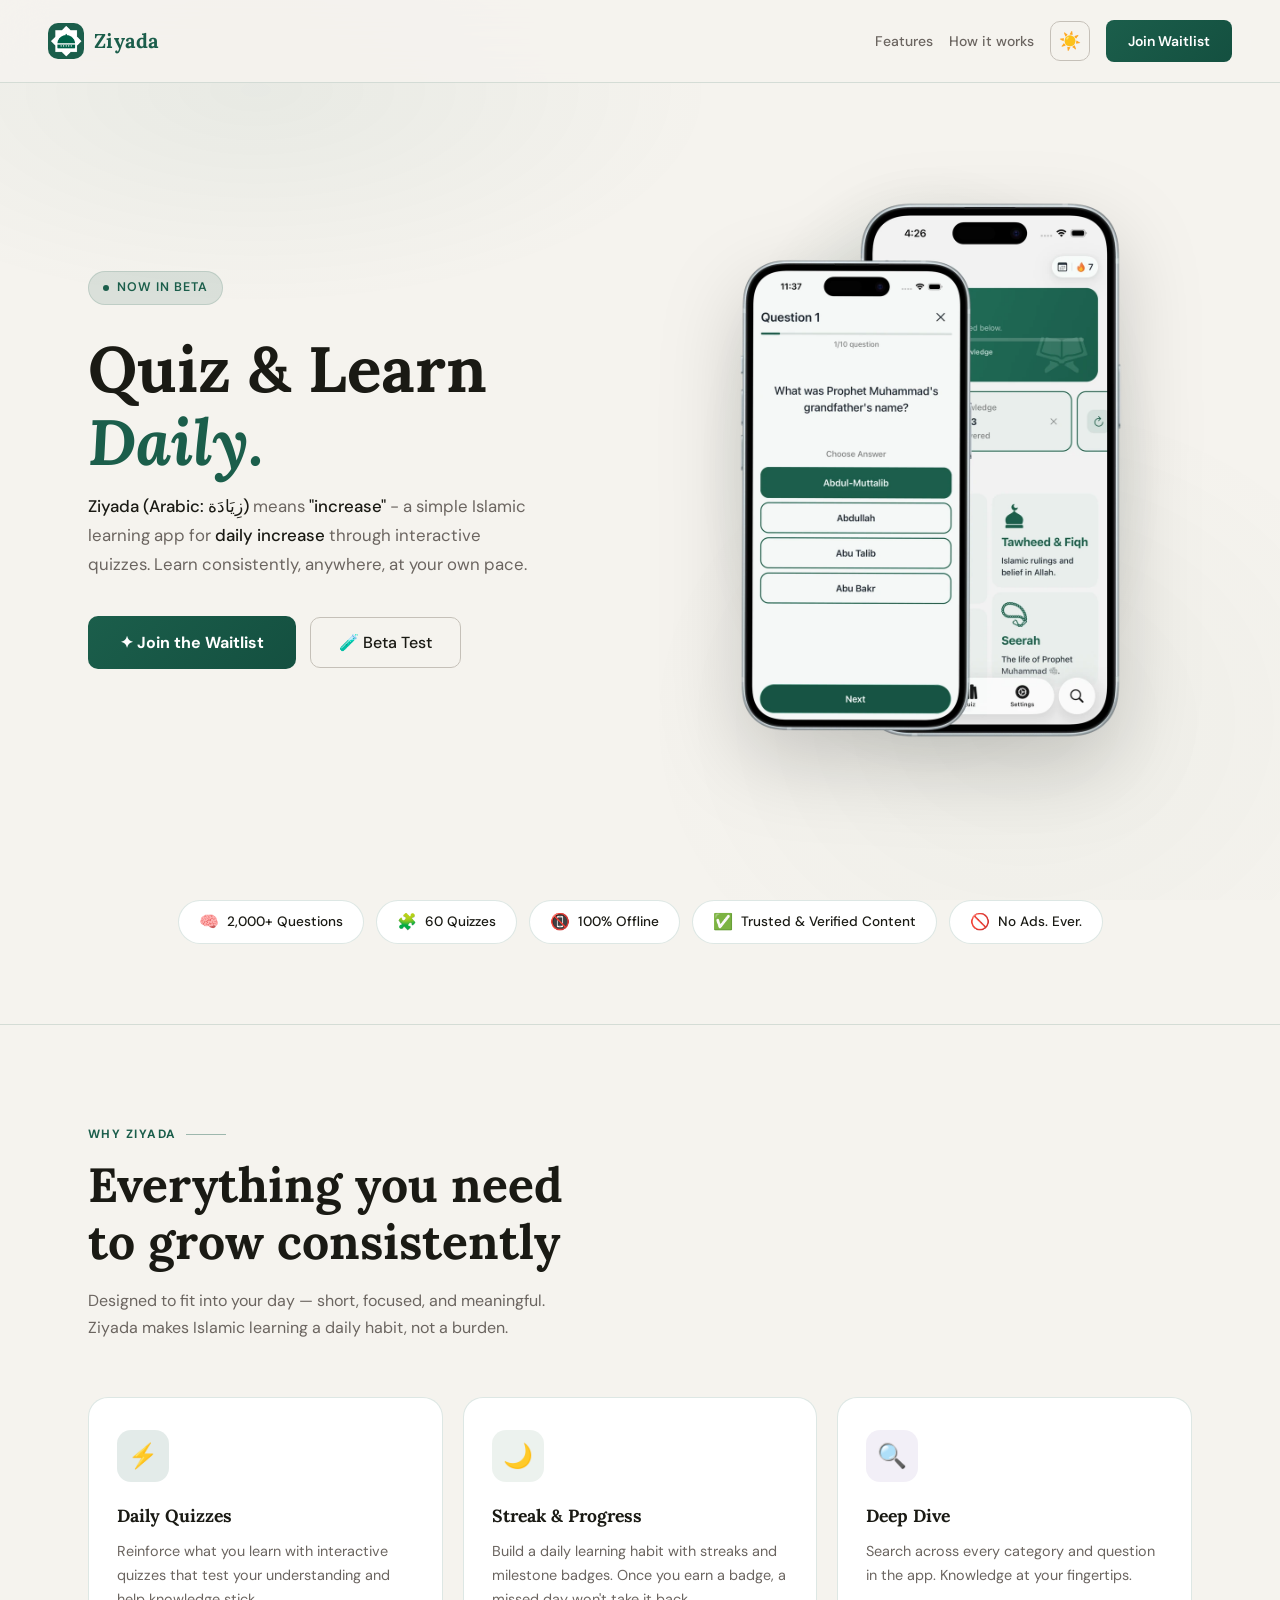
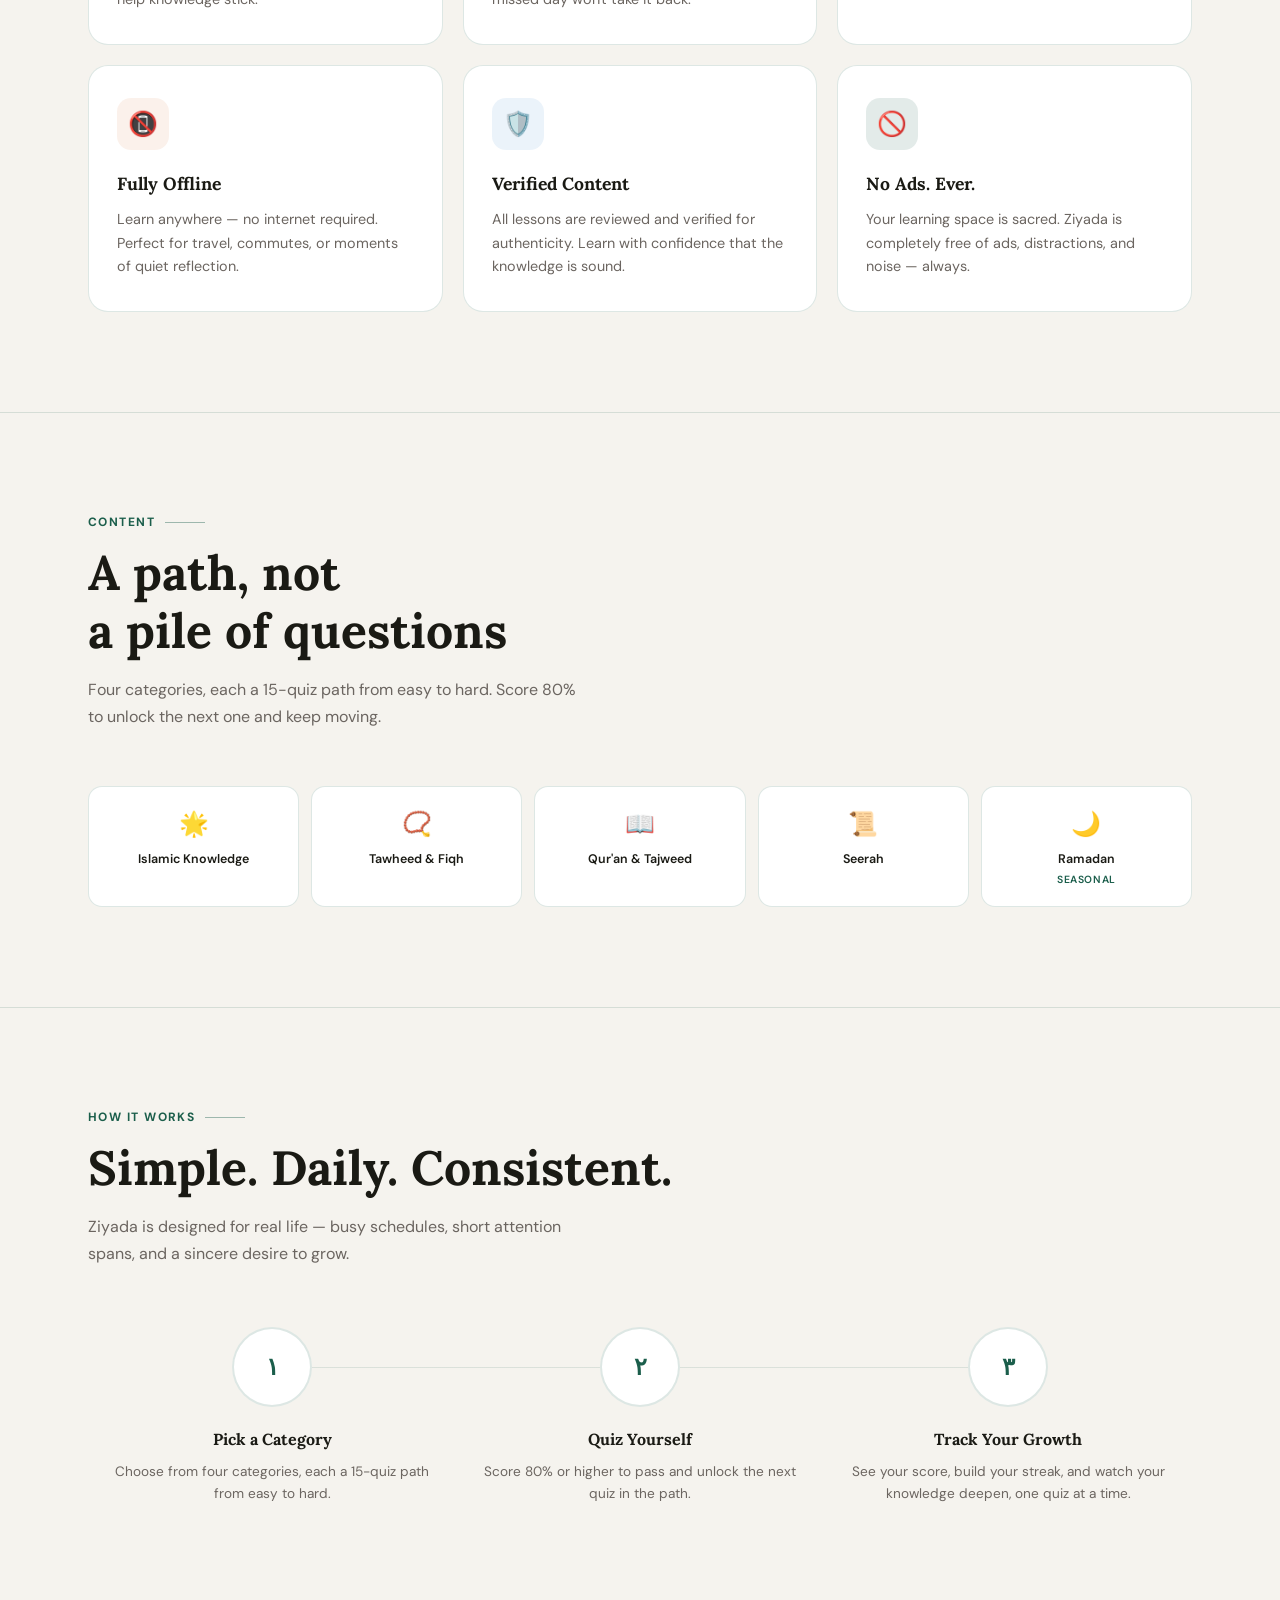
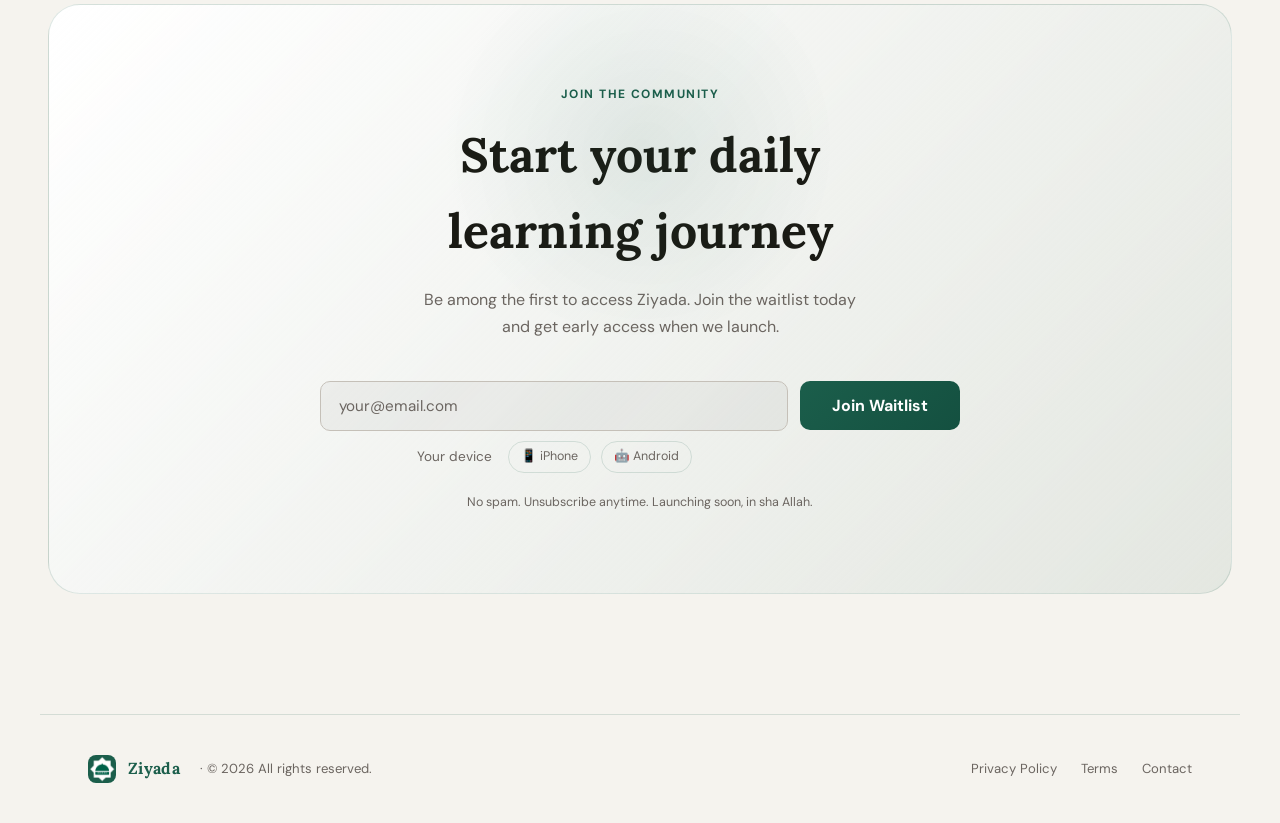
==== commit e48dbd1a: "compress hero mockups to webp, cut ~2MB to ~125KB Co-Authored-By: Claude Sonnet 5 <noreply@anthropic" ====
--- a/index.html
+++ b/index.html
@@ -66,8 +66,8 @@
 
   <div class="hero-visual">
     <div class="phone-wrap">
-      <img src="images/home-mockup-dark.png" alt="Ziyada quiz and streak screens (dark)" class="phone-screenshot dark-img" />
-      <img src="images/home-mockup-light.png" alt="Ziyada quiz and category screens (light)" class="phone-screenshot light-img" />
+      <img src="images/home-mockup-dark.webp" alt="Ziyada quiz and streak screens (dark)" class="phone-screenshot dark-img" />
+      <img src="images/home-mockup-light.webp" alt="Ziyada quiz and category screens (light)" class="phone-screenshot light-img" />
     </div>
   </div>
 </div>
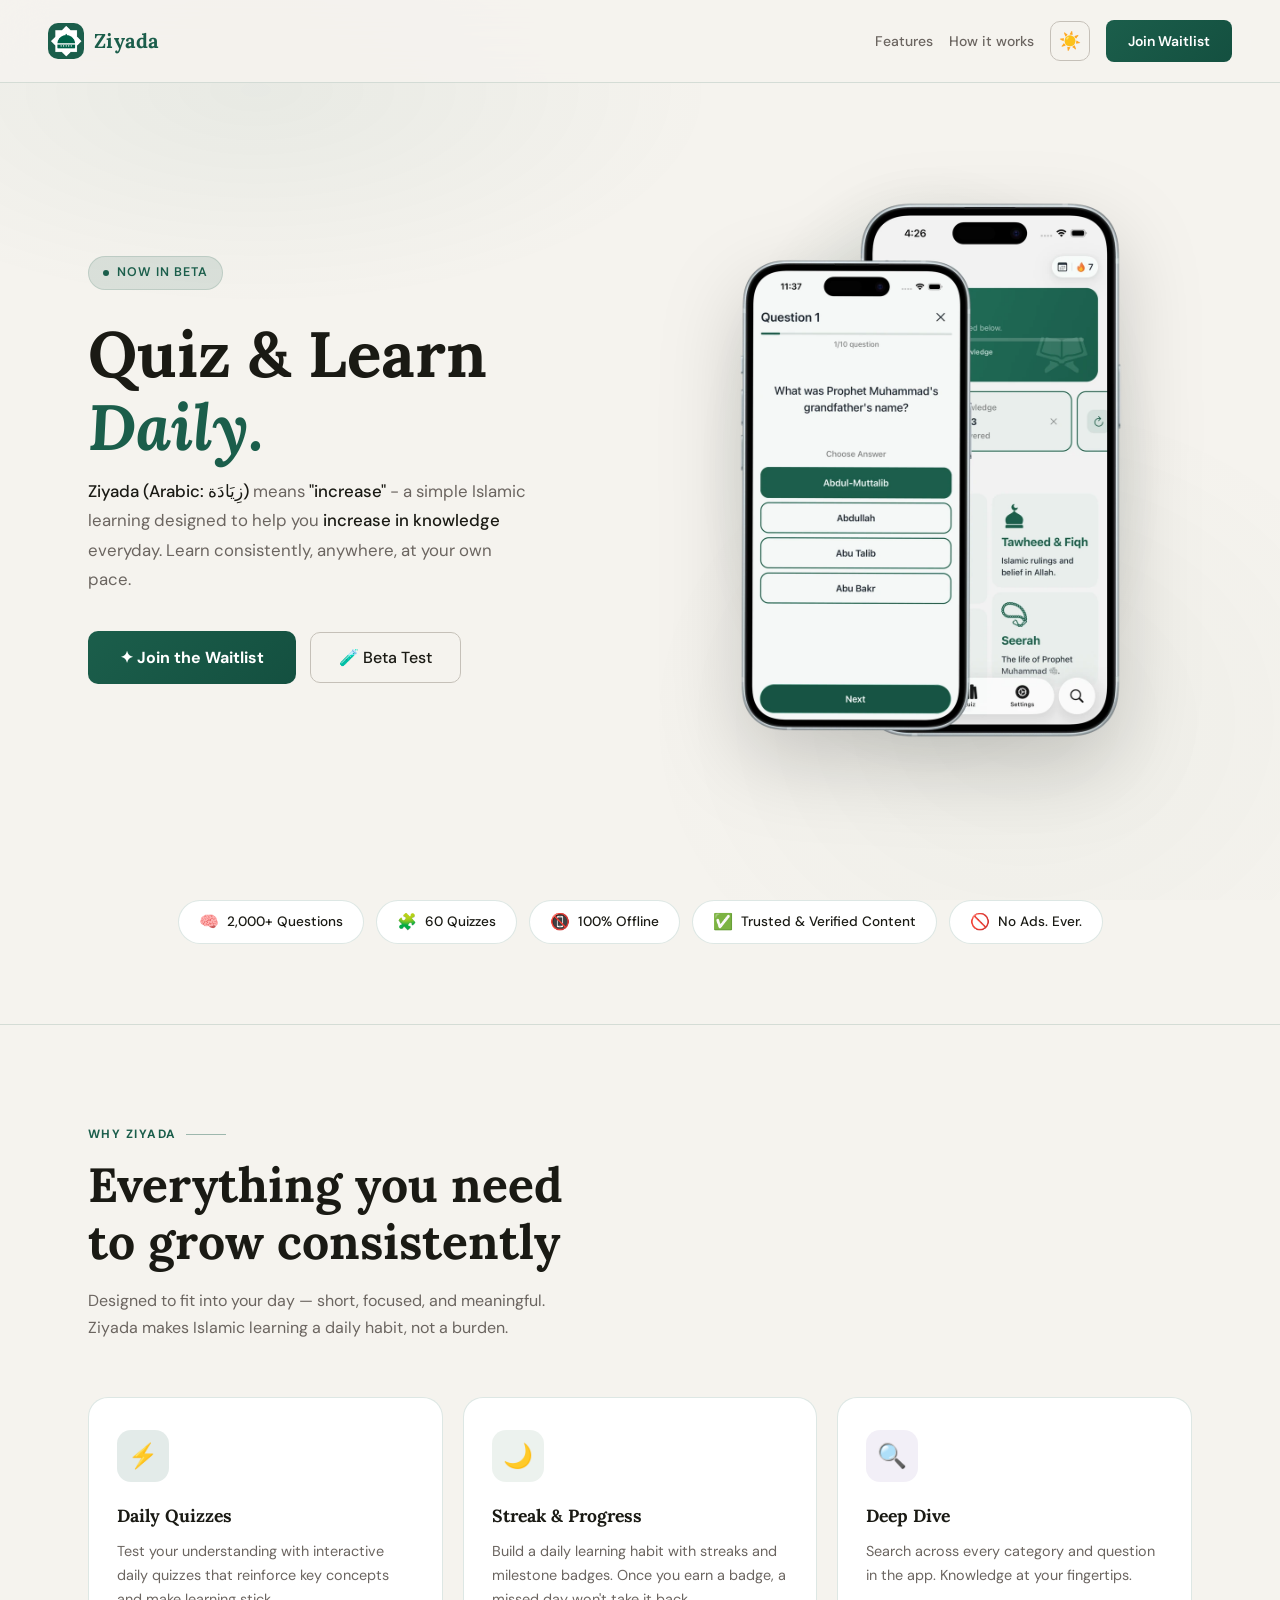
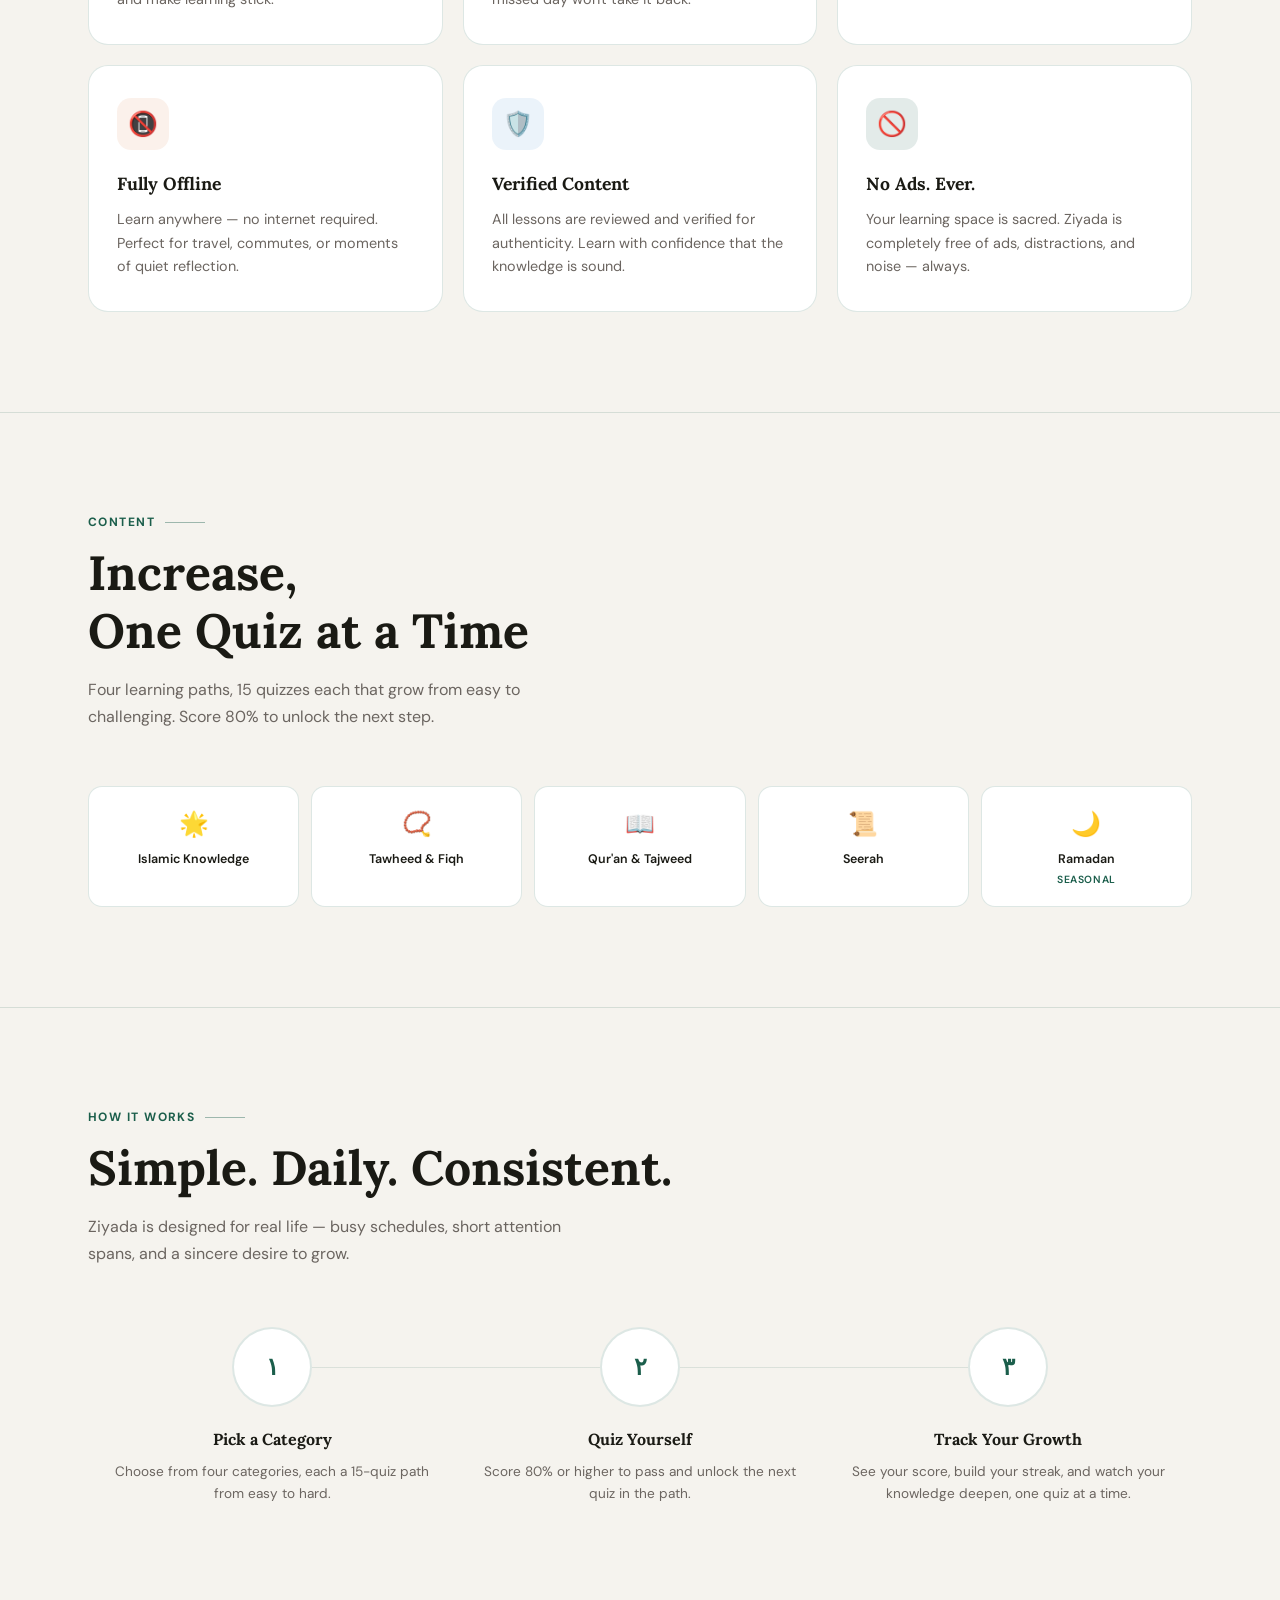
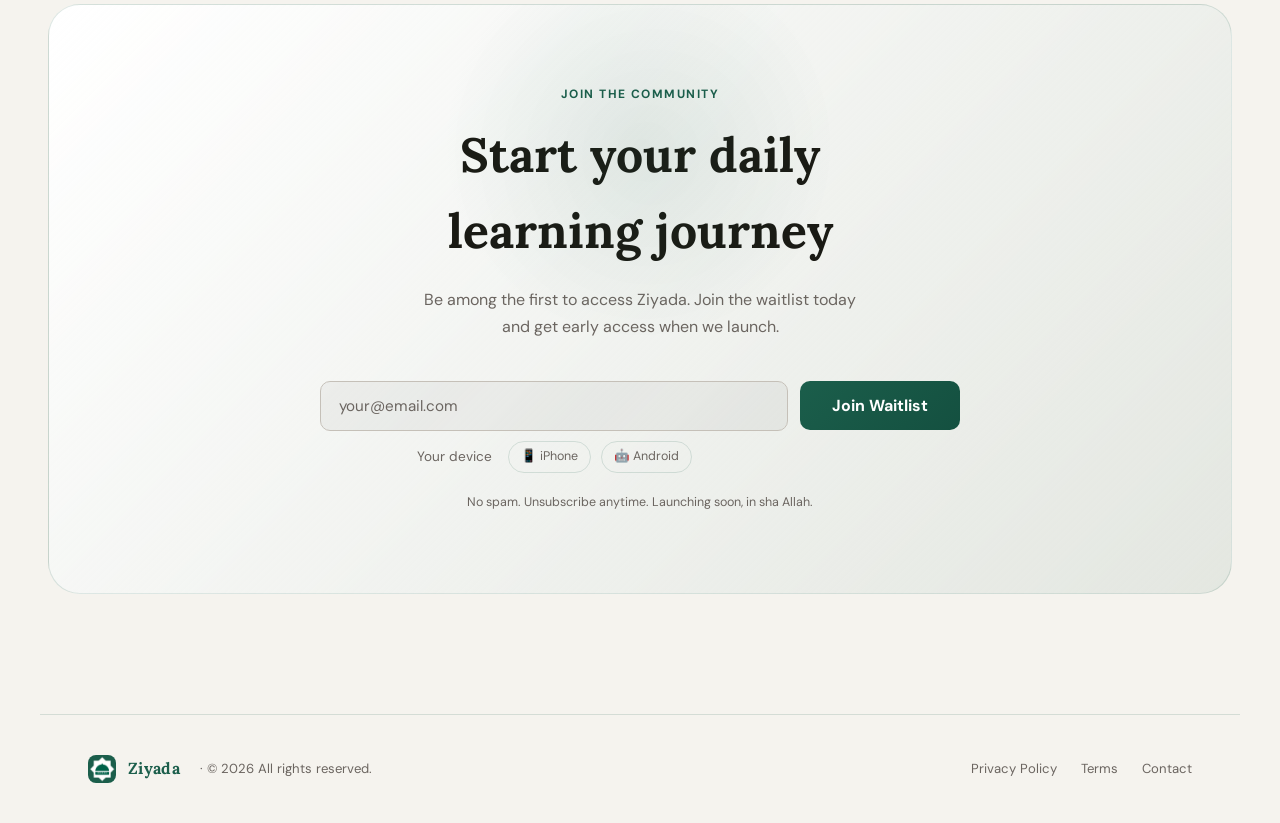
==== commit ffb3c387: "update header quiz section" ====
--- a/index.html
+++ b/index.html
@@ -52,7 +52,7 @@
       <em>Daily.</em>
     </h1>
     <p class="hero-desc">
-      <strong>Ziyada (Arabic: زِيَادَة) </strong> means <strong>"increase"</strong> - a simple Islamic learning app for <strong>daily increase</strong> through interactive quizzes. Learn consistently, anywhere, at your own pace.
+      <strong>Ziyada (Arabic: زِيَادَة) </strong> means <strong>"increase"</strong> - a simple Islamic learning designed to help you <strong>increase in knowledge</strong> everyday. Learn consistently, anywhere, at your own pace.
     </p>
     <div class="hero-actions">
       <a class="btn-primary" href="#waitlist">
@@ -93,7 +93,7 @@
     <div class="feat-card">
       <div class="feat-icon">⚡</div>
       <div class="feat-title">Daily Quizzes</div>
-      <p class="feat-desc">Reinforce what you learn with interactive quizzes that test your understanding and help knowledge stick.</p>
+      <p class="feat-desc">Test your understanding with interactive daily quizzes that reinforce key concepts and make learning stick.</p>
     </div>
     <div class="feat-card">
       <div class="feat-icon">🌙</div>
@@ -128,8 +128,8 @@
 <!-- CATEGORIES -->
 <section class="section">
   <div class="section-label">Content</div>
-  <h2 class="section-title">A path, not<br>a pile of questions</h2>
-  <p class="section-desc">Four categories, each a 15-quiz path from easy to hard. Score 80% to unlock the next one and keep moving.</p>
+  <h2 class="section-title">Increase, <br>One Quiz at a Time</h2>
+  <p class="section-desc">Four learning paths, 15 quizzes each that grow from easy to challenging. Score 80% to unlock the next step.</p>
 
   <div class="cats-wrap">
     <div class="cat-item"><div class="cat-emoji">🌟</div><div class="cat-name">Islamic Knowledge</div></div>
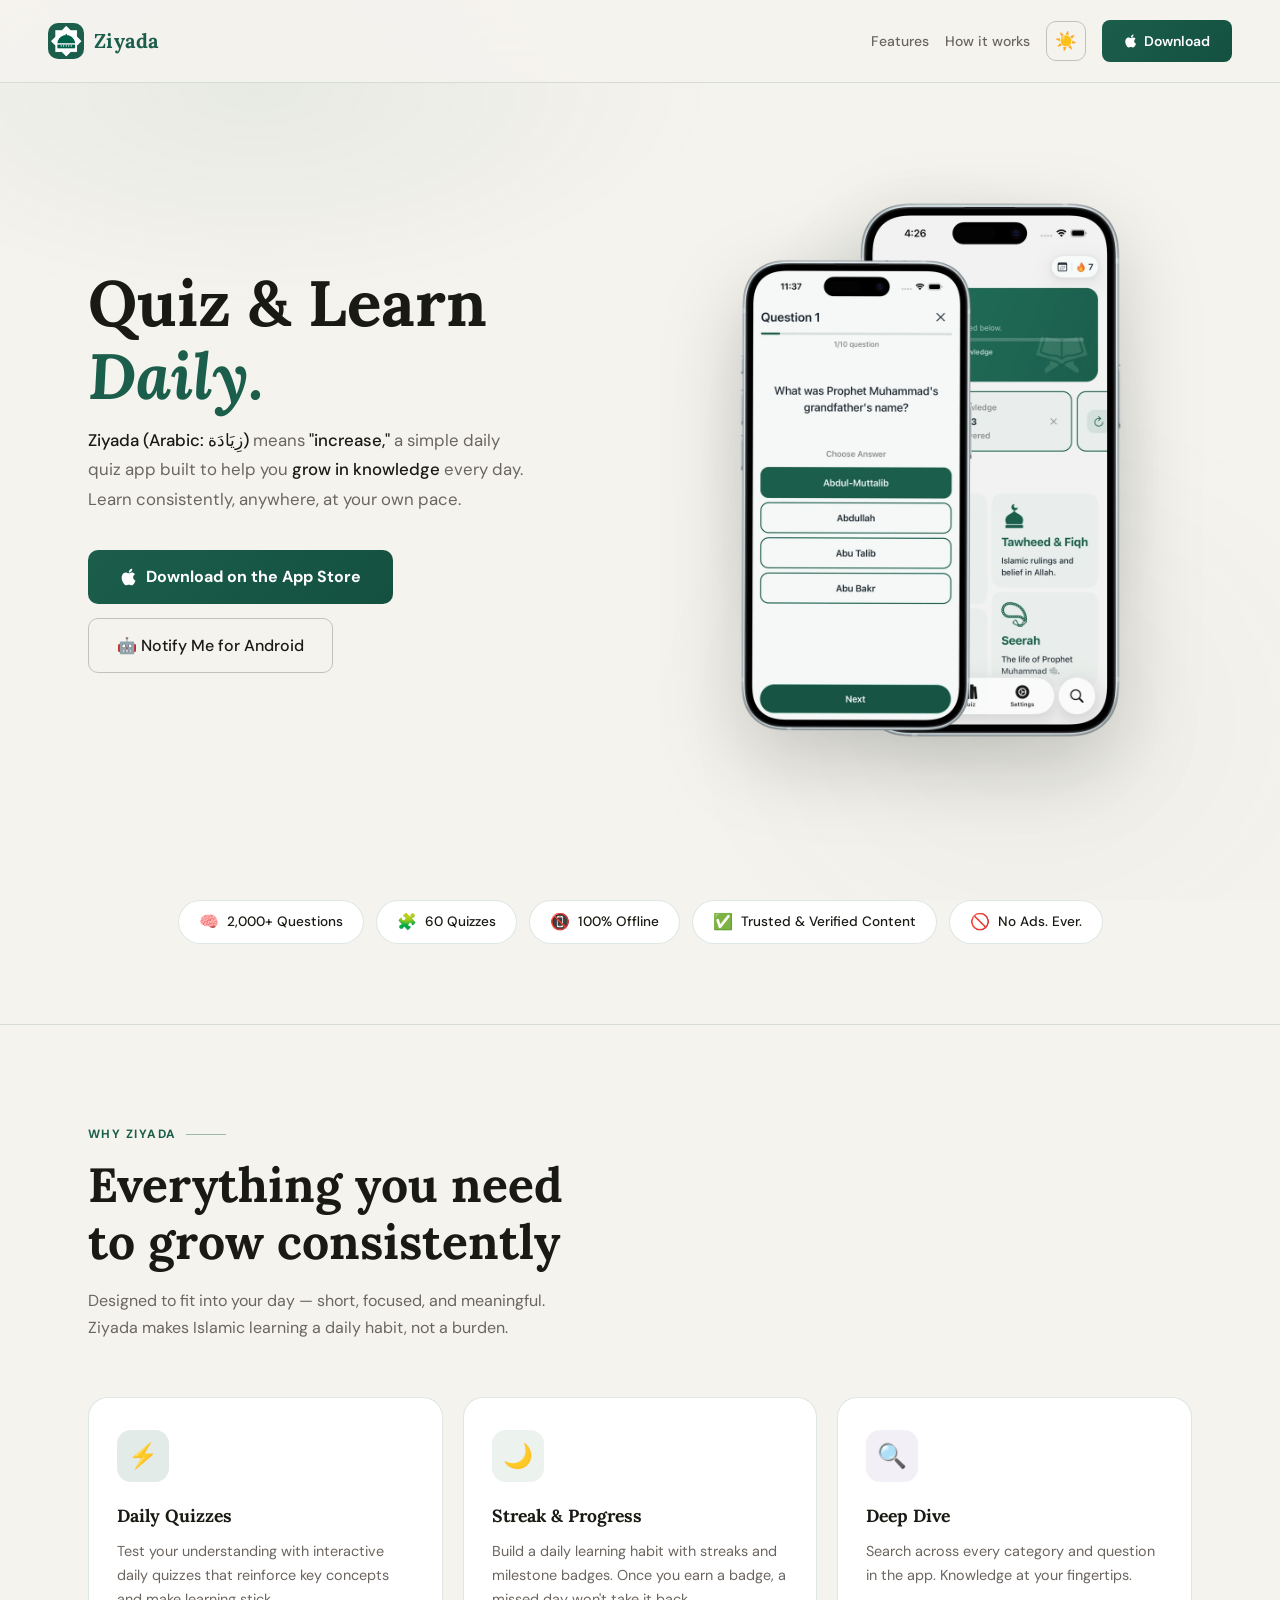
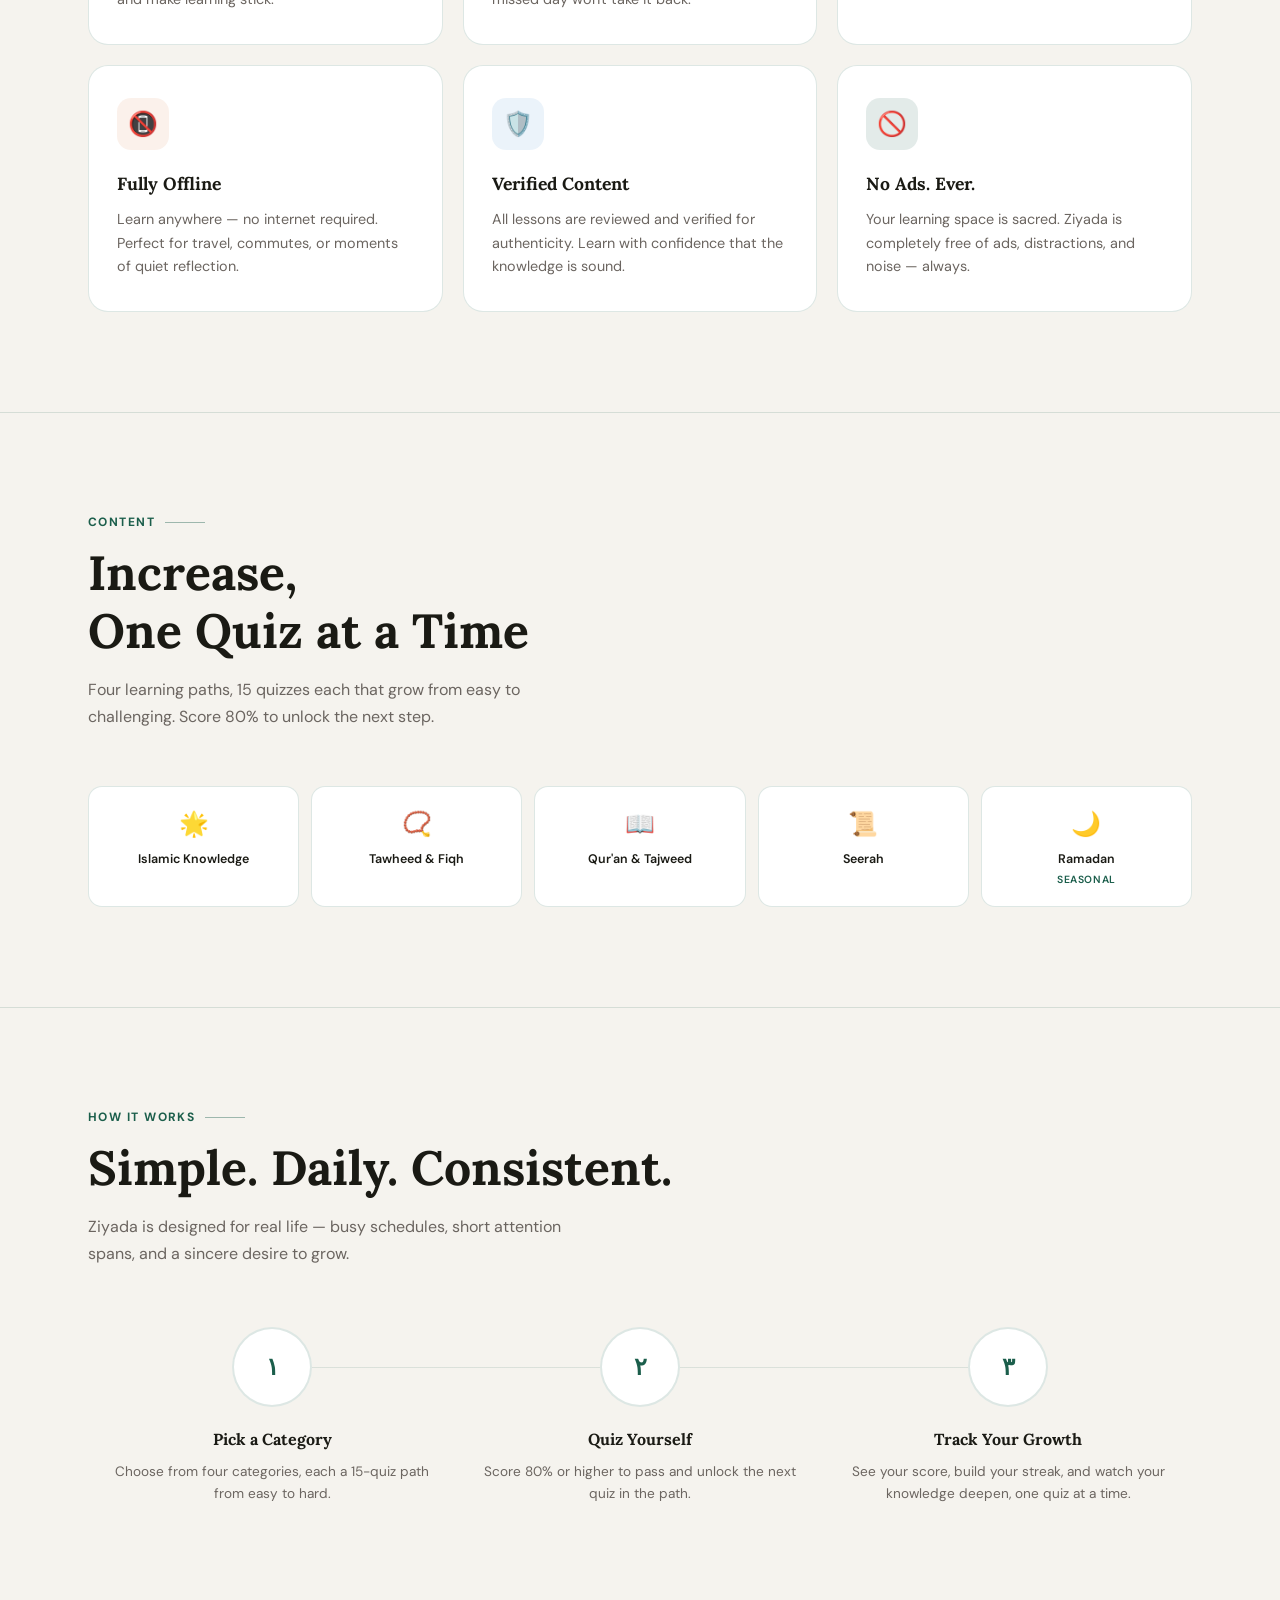
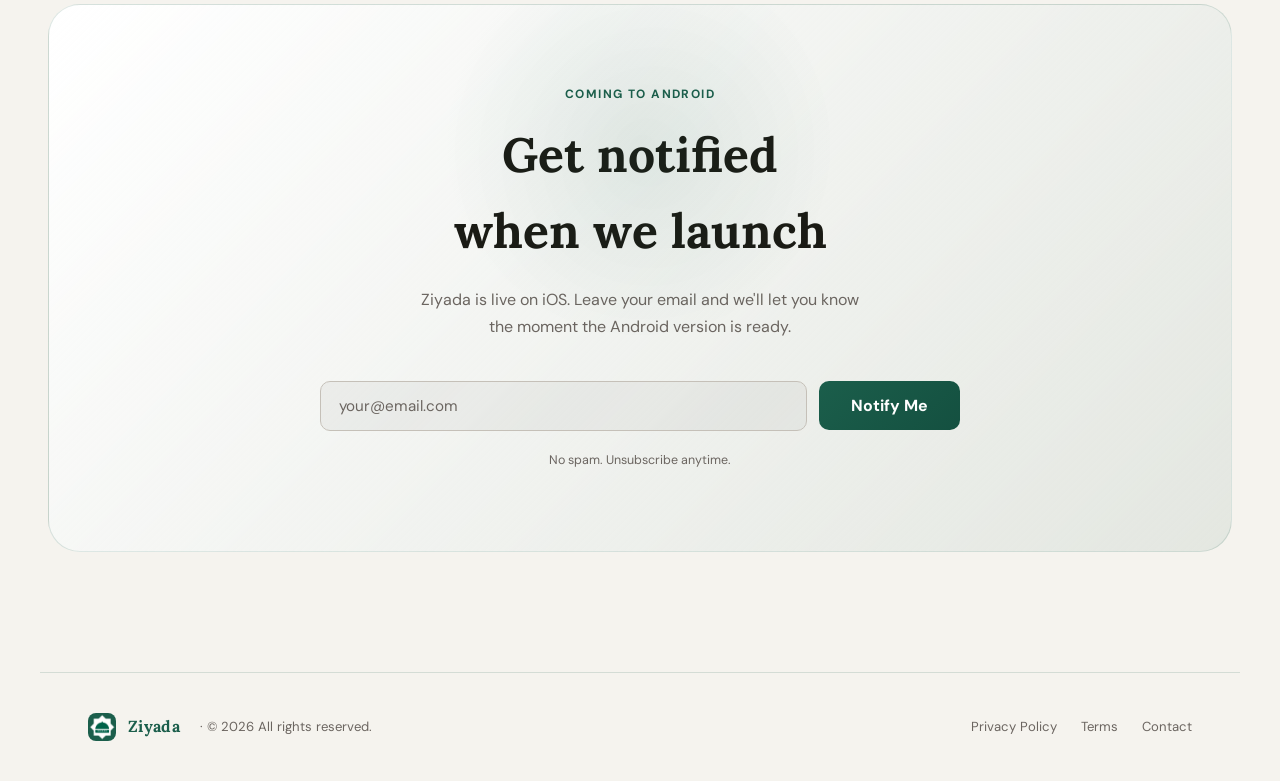
==== commit 520e8217: "switch site to iOS launch: App Store link, Android waitlist, drop beta flow Co-Authored-By: Claude S" ====
--- a/index.html
+++ b/index.html
@@ -4,22 +4,21 @@
 <meta charset="UTF-8">
 <meta name="viewport" content="width=device-width, initial-scale=1.0">
 <title>Ziyada – Quiz & Learn Daily</title>
-<meta name="description" content="Ziyada (Arabic for increase) is a daily Islamic learning app. Work through the Qur'an and Tajweed, Seerah, Tawheed and Fiqh as a path of short quizzes, fully offline, with no ads and no account.">
+<meta name="description" content="Ziyada (Arabic for increase) is a simple daily quiz app built to help you grow in Islamic knowledge every day. Work through the Qur'an and Tajweed, Seerah, Tawheed and Fiqh as a path of short quizzes, fully offline, with no ads and no account.">
 <meta property="og:type" content="website">
 <meta property="og:url" content="https://ziyada.app/">
 <meta property="og:title" content="Ziyada – Quiz & Learn Daily">
-<meta property="og:description" content="A daily Islamic learning app. Short quizzes on Qur'an, Seerah, Tawheed and Fiqh. Fully offline, no ads, no account.">
+<meta property="og:description" content="A simple daily quiz app built to help you grow in Islamic knowledge every day. Short quizzes on Qur'an, Seerah, Tawheed and Fiqh. Fully offline, no ads, no account.">
 <meta property="og:image" content="https://ziyada.app/images/icon-light.png">
 <meta name="twitter:card" content="summary_large_image">
 <meta name="twitter:title" content="Ziyada – Quiz & Learn Daily">
-<meta name="twitter:description" content="A daily Islamic learning app. Short quizzes on Qur'an, Seerah, Tawheed and Fiqh. Fully offline, no ads, no account.">
+<meta name="twitter:description" content="A simple daily quiz app built to help you grow in Islamic knowledge every day. Short quizzes on Qur'an, Seerah, Tawheed and Fiqh. Fully offline, no ads, no account.">
 <meta name="twitter:image" content="https://ziyada.app/images/icon-light.png">
 <link rel="icon" href="images/icon-dark.png" type="image/png">
 <link rel="apple-touch-icon" href="images/icon-light.png">
 <link rel="preconnect" href="https://fonts.googleapis.com">
 <link href="https://fonts.googleapis.com/css2?family=Lora:ital,wght@0,400;0,600;0,700;1,400&family=DM+Sans:wght@300;400;500;600&display=swap" rel="stylesheet">
 <link rel="stylesheet" href="css/styles.css">
-<link rel="stylesheet" href="css/index.css">
 </head>
 <body>
 
@@ -36,31 +35,28 @@
     <a class="btn-ghost" href="#features">Features</a> 
     <a class="btn-ghost" href="#how">How it works</a>
     <button class="theme-toggle" id="themeToggle" aria-label="Toggle theme">🌙</button>
-    <a class="btn-gold" href="#waitlist">Join Waitlist</a>
+    <a class="btn-gold" href="https://apps.apple.com/app/id6760629369" target="_blank" rel="noopener"><svg width="14" height="14" viewBox="0 0 24 24" fill="currentColor" aria-hidden="true"><path d="M16.365 1.43c0 1.14-.462 2.222-1.15 3.02-.792.918-2.058 1.63-3.098 1.63-.135 0-.27-.02-.36-.033-.015-.107-.045-.335-.045-.575 0-1.14.51-2.222 1.17-2.945.81-.907 2.19-1.564 3.33-1.607.03.16.06.34.06.51z"/><path d="M20.685 17.14c-.51 1.16-.75 1.67-1.4 2.7-.9 1.44-2.19 3.24-3.78 3.25-1.41.02-1.77-.92-3.69-.91-1.92.01-2.31.93-3.72.91-1.59-.02-2.79-1.63-3.69-3.06-2.55-3.99-2.82-8.68-1.24-11.17 1.11-1.75 2.85-2.78 4.5-2.78 1.68 0 2.73 1 4.11 1 1.34 0 2.16-1 4.11-1 1.44 0 2.97.78 4.05 2.14-3.57 1.95-2.99 6.98.62 8.28-.24.65-.51 1.29-.86 1.9z"/></svg>Download</a>
   </div>
 </nav>
 
 <!-- HERO -->
 <div class="hero">
   <div class="hero-content">
-    <div class="hero-badge">
-      <span class="dot"></span>
-      Now in Beta
-    </div>
     <h1 class="hero-title">
       Quiz &amp; Learn<br>
       <em>Daily.</em>
     </h1>
     <p class="hero-desc">
-      <strong>Ziyada (Arabic: زِيَادَة) </strong> means <strong>"increase"</strong> - a simple Islamic learning designed to help you <strong>increase in knowledge</strong> everyday. Learn consistently, anywhere, at your own pace.
+      <strong>Ziyada (Arabic: زِيَادَة)</strong> means <strong>"increase,"</strong> a simple daily quiz app built to help you <strong>grow in knowledge</strong> every day. Learn consistently, anywhere, at your own pace.
     </p>
     <div class="hero-actions">
-      <a class="btn-primary" href="#waitlist">
-        ✦ Join the Waitlist
+      <a class="btn-primary" href="https://apps.apple.com/app/id6760629369" target="_blank" rel="noopener">
+        <svg class="apple-icon" width="18" height="18" viewBox="0 0 24 24" fill="currentColor" aria-hidden="true"><path d="M16.365 1.43c0 1.14-.462 2.222-1.15 3.02-.792.918-2.058 1.63-3.098 1.63-.135 0-.27-.02-.36-.033-.015-.107-.045-.335-.045-.575 0-1.14.51-2.222 1.17-2.945.81-.907 2.19-1.564 3.33-1.607.03.16.06.34.06.51z"/><path d="M20.685 17.14c-.51 1.16-.75 1.67-1.4 2.7-.9 1.44-2.19 3.24-3.78 3.25-1.41.02-1.77-.92-3.69-.91-1.92.01-2.31.93-3.72.91-1.59-.02-2.79-1.63-3.69-3.06-2.55-3.99-2.82-8.68-1.24-11.17 1.11-1.75 2.85-2.78 4.5-2.78 1.68 0 2.73 1 4.11 1 1.34 0 2.16-1 4.11-1 1.44 0 2.97.78 4.05 2.14-3.57 1.95-2.99 6.98.62 8.28-.24.65-.51 1.29-.86 1.9z"/></svg>
+        Download on the App Store
       </a>
-      <button class="btn-secondary" id="openBetaModal">
-        🧪 Beta Test
-      </button>
+      <a class="btn-secondary" href="#waitlist">
+        🤖 Notify Me for Android
+      </a>
     </div>
   </div>
 
@@ -167,68 +163,21 @@
   </div>
 </section>
 
-<!-- WAITLIST -->
+<!-- ANDROID WAITLIST -->
 <div class="waitlist-section" id="waitlist">
   <div class="waitlist-card">
-    <div class="section-label">Join the Community</div>
-    <h2 class="waitlist-title">Start your daily<br>learning journey</h2>
-    <p class="waitlist-desc">Be among the first to access Ziyada. Join the waitlist today and get early access when we launch.</p>
+    <div class="section-label">Coming to Android</div>
+    <h2 class="waitlist-title">Get notified<br>when we launch</h2>
+    <p class="waitlist-desc">Ziyada is live on iOS. Leave your email and we'll let you know the moment the Android version is ready.</p>
 
     <form class="waitlist-form" id="waitlistForm" novalidate>
       <div class="waitlist-input-group">
         <input class="waitlist-input" id="waitlistEmail" type="email" placeholder="your@email.com" autocomplete="email" />
-        <div class="waitlist-device">
-          <span class="waitlist-device-label">Your device</span>
-          <div class="device-picker">
-            <label class="device-option"><input type="radio" name="waitlistDevice" value="iOS"> 📱 iPhone</label>
-            <label class="device-option"><input type="radio" name="waitlistDevice" value="Android"> 🤖 Android</label>
-          </div>
-        </div>
       </div>
-      <button class="btn-primary" type="submit" id="waitlistBtn">Join Waitlist</button>
+      <button class="btn-primary" type="submit" id="waitlistBtn">Notify Me</button>
     </form>
-   
-    <p class="waitlist-note" id="waitlistNote">No spam. Unsubscribe anytime. Launching soon, in sha Allah.</p>
-  </div>
-</div>
-
-<!-- BETA MODAL -->
-<div class="modal-backdrop" id="betaModalBackdrop" aria-hidden="true">
-  <div class="modal" id="betaModal" role="dialog" aria-modal="true" aria-labelledby="betaModalTitle">
-    <button class="modal-close" id="closeBetaModal" aria-label="Close">✕</button>
-
-    <div class="modal-header">
-      <div class="modal-icon">🧪</div>
-      <h2 class="modal-title" id="betaModalTitle">Join the Beta</h2>
-      <p class="modal-subtitle">Get early access before the public launch.</p>
-    </div>
-
-    <div class="modal-perks">
-      <div class="modal-perk"><span class="perk-icon">📲</span><span>TestFlight link sent directly to your inbox</span></div>
-      <div class="modal-perk"><span class="perk-icon">💬</span><span>Shape the app with your early feedback</span></div>
-      <div class="modal-perk"><span class="perk-icon">♾️</span><span>Free forever for beta testers</span></div>
-    </div>
-    <p class="beta-notice">🍎 Beta testing is currently only available for iPhone.</p>
-
-    <form id="betaForm" novalidate>
-      <div class="modal-field">
-        <label class="modal-label" for="betaEmail">Email address</label>
-        <input class="waitlist-input" id="betaEmail" type="email" placeholder="your@email.com" autocomplete="email" />
-      </div>
-      <div class="modal-field">
-        <label class="modal-label" for="betaWhy">Why do you want to beta test Ziyada?</label>
-        <textarea class="waitlist-input modal-textarea" id="betaWhy" placeholder="Tell us why you want to join the beta..." rows="3"></textarea>
-      </div>
-      <div class="modal-field">
-        <label class="modal-label">Your device</label>
-        <div class="device-picker">
-          <label class="device-option"><input type="radio" name="betaDevice" value="iOS" checked> 📱 iPhone</label>
-          <label class="device-option device-option--disabled"><input type="radio" name="betaDevice" value="Android" disabled> 🤖 Android <span class="coming-soon">coming soon</span></label>
-        </div>
-      </div>
-      <button class="btn-primary modal-submit" type="submit" id="betaBtn">Send Me the TestFlight Link</button>
-      <p class="waitlist-note" id="betaNote" style="margin-top:12px;">No spam. We'll only send you the TestFlight link.</p>
-    </form>
+
+    <p class="waitlist-note" id="waitlistNote">No spam. Unsubscribe anytime.</p>
   </div>
 </div>
 
@@ -260,7 +209,6 @@
       e.preventDefault();
 
       const email = input.value.trim();
-      const device = (document.querySelector('input[name="waitlistDevice"]:checked') || {}).value;
 
       if (!email || !/^[^\s@]+@[^\s@]+\.[^\s@]+$/.test(email)) {
         input.style.borderColor = '#C06040';
@@ -268,25 +216,18 @@
         return;
       }
 
-      if (!device) {
-        note.style.color = '#C06040';
-        note.textContent = 'Please select your device before joining.';
-        setTimeout(() => { note.style.color = ''; note.textContent = 'No spam. Unsubscribe anytime. Launching soon, in sha Allah.'; }, 2500);
-        return;
-      }
-
       // Loading state
       btn.textContent = 'Submitting…';
       btn.disabled = true;
       input.disabled = true;
       note.style.color = '';
-      note.textContent = 'No spam. Unsubscribe anytime. Launching soon, in sha Allah.';
+      note.textContent = 'No spam. Unsubscribe anytime.';
 
       try {
         const res = await fetch('https://formspree.io/f/xkoqpqkb', {
           method: 'POST',
           headers: { 'Accept': 'application/json', 'Content-Type': 'application/json' },
-          body: JSON.stringify({ email, device: device })
+          body: JSON.stringify({ email, device: 'Android' })
         });
 
         if (res.ok) {
@@ -295,7 +236,7 @@
           btn.style.background = 'linear-gradient(135deg, #2A7D64, #1B5E4B)';
           input.value = '';
           input.placeholder = 'Jazakallah khair! 🌙';
-          note.textContent = "You're on the list! We'll be in touch soon. 🌙";
+          note.textContent = "You're on the list! We'll email you when Android is ready. 🌙";
         } else {
           throw new Error('server error');
         }
@@ -311,76 +252,6 @@
     });
   })();
 
-  // Beta modal
-  (function() {
-    const backdrop = document.getElementById('betaModalBackdrop');
-    const form     = document.getElementById('betaForm');
-    const emailIn  = document.getElementById('betaEmail');
-    const whyIn    = document.getElementById('betaWhy');
-    const btn      = document.getElementById('betaBtn');
-    const note     = document.getElementById('betaNote');
-
-    function openModal() {
-      backdrop.classList.add('open');
-      backdrop.setAttribute('aria-hidden', 'false');
-      emailIn.focus();
-    }
-    function closeModal() {
-      backdrop.classList.remove('open');
-      backdrop.setAttribute('aria-hidden', 'true');
-    }
-
-    document.getElementById('openBetaModal').addEventListener('click', openModal);
-    document.getElementById('closeBetaModal').addEventListener('click', closeModal);
-    backdrop.addEventListener('click', function(e) { if (e.target === backdrop) closeModal(); });
-    document.addEventListener('keydown', function(e) { if (e.key === 'Escape') closeModal(); });
-
-    form.addEventListener('submit', async function(e) {
-      e.preventDefault();
-      const email = emailIn.value.trim();
-      const why   = whyIn.value.trim();
-
-      if (!email || !/^[^\s@]+@[^\s@]+\.[^\s@]+$/.test(email)) {
-        emailIn.style.borderColor = '#C06040';
-        setTimeout(() => emailIn.style.borderColor = '', 1500);
-        return;
-      }
-
-      // Loading
-      btn.textContent = 'Submitting…';
-      btn.disabled = true;
-      emailIn.disabled = true;
-      whyIn.disabled = true;
-      note.style.color = '';
-      note.textContent = 'No spam. We\'ll only send you the TestFlight link.';
-
-      try {
-        const res = await fetch('https://formspree.io/f/xojkpkrj', {
-          method: 'POST',
-          headers: { 'Accept': 'application/json', 'Content-Type': 'application/json' },
-          body: JSON.stringify({ email, message: why, device: (document.querySelector('input[name="betaDevice"]:checked') || {}).value || 'Not specified' })
-        });
-        if (res.ok) {
-          btn.textContent = '✓ You\'re in the beta!';
-          btn.style.background = 'linear-gradient(135deg, #2A7D64, #1B5E4B)';
-          emailIn.value = '';
-          whyIn.value = '';
-          note.textContent = 'You\'re in! The TestFlight link is on its way. 🌙';
-        } else {
-          throw new Error('server error');
-        }
-      } catch (_) {
-        btn.textContent = 'Try Again';
-        btn.disabled = false;
-        btn.style.background = '';
-        emailIn.disabled = false;
-        whyIn.disabled = false;
-        note.style.color = '#C06040';
-        note.textContent = 'Something went wrong. Please try again.';
-      }
-    });
-  })();
-
   // Theme toggle
   (function() {
     const html = document.documentElement;
--- a/css/styles.css
+++ b/css/styles.css
@@ -142,6 +142,9 @@
   cursor: pointer;
   transition: opacity 0.2s, transform 0.2s;
   text-decoration: none;
+  display: inline-flex;
+  align-items: center;
+  gap: 6px;
 }
 .btn-gold:hover { opacity: 0.9; transform: translateY(-1px); }
 
@@ -703,51 +706,6 @@
   color: var(--muted);
 }
 
-.device-picker {
-  display: flex;
-  gap: 10px;
-  margin-top: 12px;
-}
-
-.waitlist-device {
-  display: flex;
-  align-items: center;
-  align-self: center;
-  gap: 16px;
-}
-.waitlist-device-label {
-  font-family: 'DM Sans', sans-serif;
-  font-size: 0.85rem;
-  color: var(--muted);
-  white-space: nowrap;
-}
-.waitlist-device .device-picker {
-  margin-top: 0;
-}
-.device-option {
-  display: inline-flex;
-  align-items: center;
-  gap: 4px;
-  cursor: pointer;
-  font-family: 'DM Sans', sans-serif;
-  font-size: 0.78rem;
-  color: var(--muted);
-  padding: 5px 12px;
-  border: 1.5px solid var(--border);
-  border-radius: 100px;
-  transition: all 0.2s;
-  user-select: none;
-  white-space: nowrap;
-}
-.device-option input[type="radio"] {
-  display: none;
-}
-.device-option:has(input:checked) {
-  border-color: var(--primary);
-  color: var(--primary);
-  background: var(--primary-dim);
-}
-
 /* ── FOOTER ── */
 footer {
   position: relative;
@@ -845,8 +803,8 @@
   .nav-cta .btn-ghost { display: none; }
   .btn-gold { font-size: 0.8rem; padding: 9px 16px; }
   .hero { flex-direction: column; padding: 100px 24px 60px; text-align: center; align-items: center; }
+  .hero-desc { margin-left: auto; margin-right: auto; }
   .hero-actions { justify-content: center; }
-  .hero-trust { justify-content: center; }
   .section { padding: 60px 24px; }
   .trust-bar { padding: 0 24px 60px; }
   .features-grid { grid-template-columns: 1fr; }
@@ -855,7 +813,7 @@
   .steps::before { display: none; }
   .waitlist-section { padding: 0 24px 80px; }
   .waitlist-card { padding: 48px 24px; }
-  .waitlist-form { flex-direction: column; }
+  .waitlist-form { flex-direction: column; align-items: stretch; }
   .waitlist-form .btn-primary { width: 100%; justify-content: center; }
   footer { flex-direction: column; gap: 20px; text-align: center; padding: 32px 24px; }
 }
